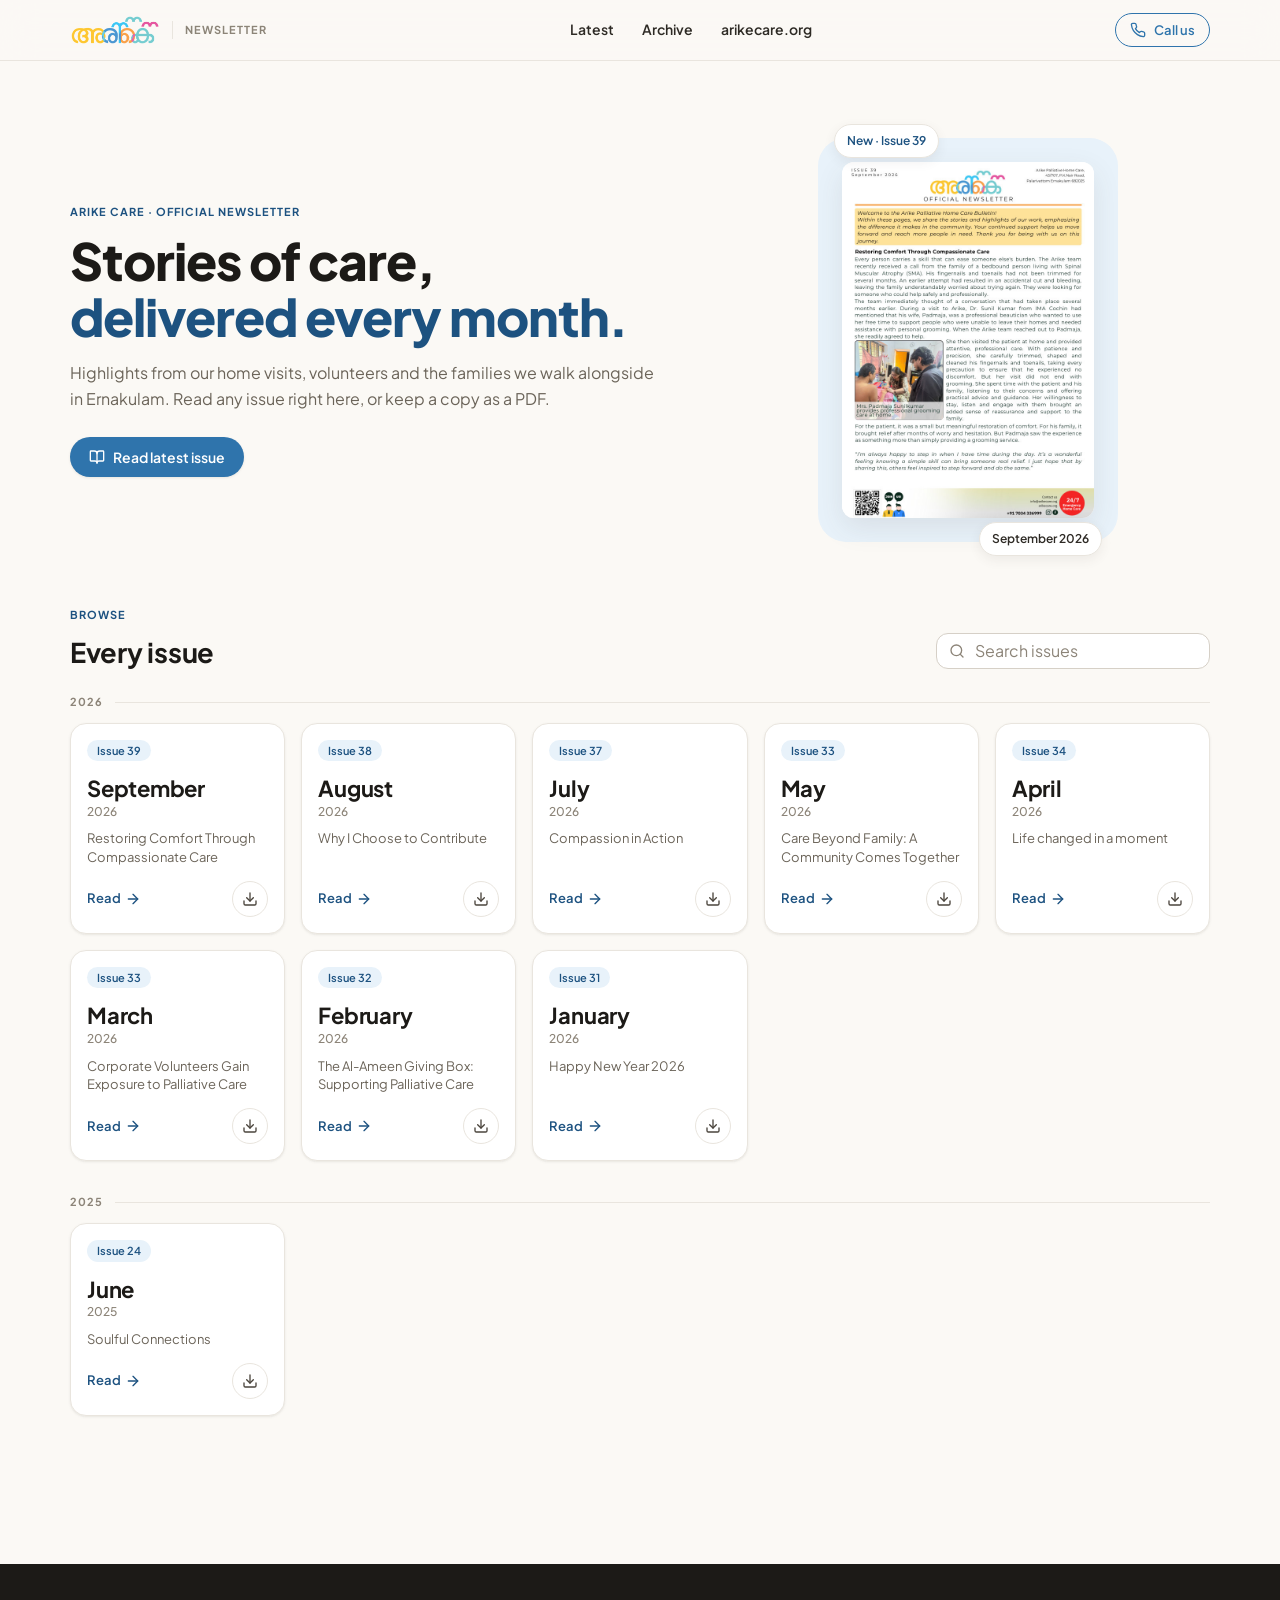
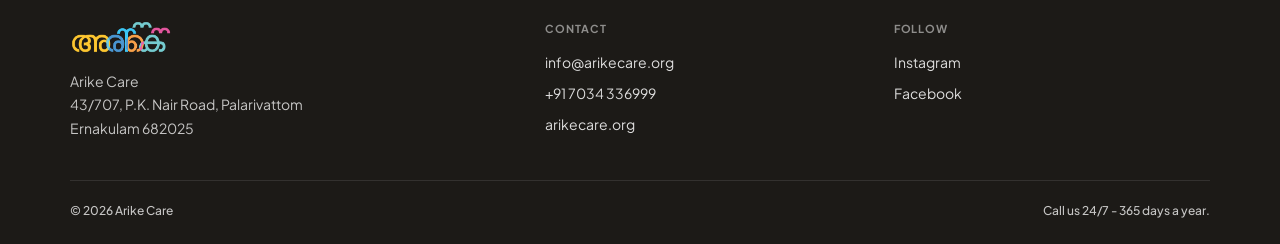
==== public/index.html @ bff03913 "Arike newsletter stand: brand book restyle, month-first archive, mobile fixes" ====
<!DOCTYPE html>
<html lang="en">
<head>
  <meta charset="UTF-8" />
  <meta name="viewport" content="width=device-width, initial-scale=1.0, viewport-fit=cover" />
  <title>Arike Newsletter Stand</title>
  <meta name="description" content="Read and download every issue of the Arike Care newsletter." />
  <meta name="theme-color" content="#FBF9F5" />
  <link rel="preconnect" href="https://fonts.googleapis.com" />
  <link rel="preconnect" href="https://fonts.gstatic.com" crossorigin />
  <link href="https://fonts.googleapis.com/css2?family=Plus+Jakarta+Sans:wght@400;500;600;700;800&display=swap" rel="stylesheet" />
  <link rel="stylesheet" href="assets/stand.css?v=4" />
</head>
<body>
  <header class="nav">
    <div class="container nav-inner">
      <a class="brand" href="./" aria-label="Arike newsletter stand, home">
        <img class="logo" src="assets/arike-logo.png" alt="Arike" width="347" height="116" />
        <span class="brand-tag">Newsletter</span>
      </a>
      <nav class="nav-links" aria-label="Sections">
        <a href="#latest">Latest</a>
        <a href="#archive">Archive</a>
        <a href="https://arikecare.org" rel="noopener" target="_blank">arikecare.org</a>
      </nav>
      <a class="btn btn-outline btn-sm" href="tel:+917034336999">
        <svg viewBox="0 0 24 24" width="16" height="16" fill="none" stroke="currentColor" stroke-width="2" stroke-linecap="round" stroke-linejoin="round" aria-hidden="true"><path d="M22 16.92v3a2 2 0 0 1-2.18 2 19.79 19.79 0 0 1-8.63-3.07 19.5 19.5 0 0 1-6-6 19.79 19.79 0 0 1-3.07-8.67A2 2 0 0 1 4.11 2h3a2 2 0 0 1 2 1.72c.13.96.36 1.9.7 2.81a2 2 0 0 1-.45 2.11L8.09 9.91a16 16 0 0 0 6 6l1.27-1.27a2 2 0 0 1 2.11-.45c.91.34 1.85.57 2.81.7A2 2 0 0 1 22 16.92z"/></svg>
        Call us
      </a>
    </div>
  </header>

  <main>
    <section class="hero container" id="latest" aria-labelledby="hero-title">
      <div class="hero-copy">
        <p class="eyebrow">Arike Care · Official newsletter</p>
        <h1 id="hero-title">Stories of care,<br /><em>delivered every month.</em></h1>
        <p class="lede">
          Highlights from our home visits, volunteers and the families we walk alongside in Ernakulam.
          Read any issue right here, or keep a copy as a PDF.
        </p>
        <div class="hero-actions" id="hero-actions"></div>
      </div>
      <div class="hero-cover" id="hero-cover"></div>
    </section>

    <section class="archive container" id="archive" aria-labelledby="archive-title">
      <div class="archive-head">
        <div>
          <p class="eyebrow">Browse</p>
          <h2 id="archive-title">Every issue</h2>
        </div>
        <div class="toolbar">
          <label class="search">
            <svg viewBox="0 0 24 24" width="16" height="16" fill="none" stroke="currentColor" stroke-width="2" stroke-linecap="round" stroke-linejoin="round" aria-hidden="true"><circle cx="11" cy="11" r="8"/><path d="m21 21-4.3-4.3"/></svg>
            <span class="visually-hidden">Search issues</span>
            <input type="search" id="search" placeholder="Search issues" autocomplete="off" />
          </label>
        </div>
      </div>
      <div id="grid" aria-live="polite"></div>
      <p class="empty" id="empty" hidden>No issues match your search.</p>
    </section>
  </main>

  <footer class="footer">
    <div class="container footer-inner">
      <div class="footer-brand">
        <div class="footer-logo"><img src="assets/arike-logo.png" alt="Arike" width="347" height="116" /></div>
        <p>Arike Care<br />43/707, P.K. Nair Road, Palarivattom<br />Ernakulam 682025</p>
      </div>
      <div class="footer-col">
        <h3>Contact</h3>
        <a href="mailto:info@arikecare.org">info@arikecare.org</a>
        <a href="tel:+917034336999">+91 7034 336999</a>
        <a href="https://arikecare.org" rel="noopener" target="_blank">arikecare.org</a>
      </div>
      <div class="footer-col">
        <h3>Follow</h3>
        <a href="#">Instagram</a>
        <a href="#">Facebook</a>
      </div>
    </div>
    <div class="container footer-base">
      <span>© <span id="year"></span> Arike Care</span>
      <span>Call us 24/7 - 365 days a year.</span>
    </div>
  </footer>

  <!-- Viewer: same window, overlays the stand -->
  <div class="viewer" id="viewer" role="dialog" aria-modal="true" aria-labelledby="viewer-title" hidden>
    <div class="viewer-bar">
      <button class="icon-btn" id="viewer-back" aria-label="Back to all issues">
        <svg viewBox="0 0 24 24" width="20" height="20" fill="none" stroke="currentColor" stroke-width="2" stroke-linecap="round" stroke-linejoin="round" aria-hidden="true"><path d="m12 19-7-7 7-7"/><path d="M19 12H5"/></svg>
        <span>Back</span>
      </button>
      <div class="viewer-meta">
        <span class="viewer-kicker" id="viewer-kicker"></span>
        <h2 class="viewer-title" id="viewer-title"></h2>
      </div>
      <div class="viewer-actions">
        <div class="pager">
          <button class="icon-btn" id="viewer-prev" aria-label="Newer issue" title="Newer issue">
            <svg viewBox="0 0 24 24" width="20" height="20" fill="none" stroke="currentColor" stroke-width="2" stroke-linecap="round" stroke-linejoin="round" aria-hidden="true"><path d="m15 18-6-6 6-6"/></svg>
          </button>
          <button class="icon-btn" id="viewer-next" aria-label="Older issue" title="Older issue">
            <svg viewBox="0 0 24 24" width="20" height="20" fill="none" stroke="currentColor" stroke-width="2" stroke-linecap="round" stroke-linejoin="round" aria-hidden="true"><path d="m9 18 6-6-6-6"/></svg>
          </button>
        </div>
        <a class="icon-btn" id="viewer-open" target="_blank" rel="noopener" aria-label="Open in new tab" title="Open in new tab">
          <svg viewBox="0 0 24 24" width="18" height="18" fill="none" stroke="currentColor" stroke-width="2" stroke-linecap="round" stroke-linejoin="round" aria-hidden="true"><path d="M15 3h6v6"/><path d="M10 14 21 3"/><path d="M18 13v6a2 2 0 0 1-2 2H5a2 2 0 0 1-2-2V8a2 2 0 0 1 2-2h6"/></svg>
        </a>
        <button class="btn btn-primary btn-sm" id="viewer-download">
          <svg viewBox="0 0 24 24" width="16" height="16" fill="none" stroke="currentColor" stroke-width="2" stroke-linecap="round" stroke-linejoin="round" aria-hidden="true"><path d="M21 15v4a2 2 0 0 1-2 2H5a2 2 0 0 1-2-2v-4"/><path d="m7 10 5 5 5-5"/><path d="M12 15V3"/></svg>
          <span id="viewer-download-label">Download PDF</span>
        </button>
      </div>
    </div>
    <div class="viewer-stage">
      <div class="viewer-status" id="viewer-status" hidden></div>
      <div class="pdf-stage" id="pdf-stage" hidden></div>
      <iframe id="viewer-frame" title="Newsletter" allow="fullscreen"></iframe>
    </div>
  </div>

  <script src="assets/stand.js?v=4" defer></script>
</body>
</html>
---- public/assets/stand.css ----
/* Arike Newsletter Stand
   Tokens follow the Arike brand book: one colour range (the blue ramp) on warm neutrals, Plus Jakarta Sans,
   pill controls, 16px cards and warm shadows. The petal colours are reserved for the logo. */

:root {
  --range-100: #E8F2FA;
  --range-200: #C4DFF2;
  --range-300: #8FC0E4;
  --range-400: #2F74AC;
  --range-500: #1D5280;

  --ink-900: #1C1A17;
  --ink-800: #2E2A25;
  --ink-700: #4A443C;
  --ink-600: #6B6459;
  --ink-500: #8C8478;
  --ink-300: #D6D0C7;
  --ink-200: #E9E5DE;
  --ink-100: #F4F1EB;
  --ink-050: #FBF9F5;
  --white: #FFFFFF;

  --text-heading: var(--ink-900);
  --text-body: var(--ink-800);
  --text-muted: var(--ink-600);
  --text-subtle: var(--ink-500);
  --text-accent: var(--range-500);
  --text-link: var(--range-400);
  --text-link-hover: var(--range-500);

  --surface-page: var(--ink-050);
  --surface-card: var(--white);
  --surface-sunken: var(--ink-100);
  --surface-accent-soft: var(--range-100);
  --surface-inverse: var(--ink-900);

  --border-subtle: var(--ink-200);
  --border-default: var(--ink-300);

  --action-primary: var(--range-400);
  --action-primary-hover: var(--range-500);
  --ring-focus: 0 0 0 3px rgba(47, 116, 172, 0.32);

  --radius-input: 12px;
  --radius-card: 16px;
  --radius-plate: 28px;
  --radius-pill: 999px;

  --shadow-sm: 0 1px 3px rgba(74, 68, 60, 0.07), 0 1px 2px rgba(74, 68, 60, 0.04);
  --shadow-md: 0 4px 12px rgba(74, 68, 60, 0.08);
  --shadow-lg: 0 10px 28px rgba(74, 68, 60, 0.10);
  --shadow-xl: 0 24px 56px rgba(74, 68, 60, 0.14);

  --font: "Plus Jakarta Sans", system-ui, -apple-system, "Segoe UI", sans-serif;
  --ease: cubic-bezier(0.22, 0.61, 0.36, 1);
  --fast: 150ms;
  --base: 220ms;
  --control: background-color var(--fast) var(--ease), color var(--fast) var(--ease),
    border-color var(--fast) var(--ease), box-shadow var(--fast) var(--ease), transform 90ms var(--ease);
}

*, *::before, *::after { box-sizing: border-box; }
html { scroll-behavior: smooth; }

body {
  margin: 0;
  font-family: var(--font);
  font-size: 16px;
  color: var(--text-body);
  background: var(--surface-page);
  line-height: 1.65;
  -webkit-font-smoothing: antialiased;
  text-rendering: optimizeLegibility;
}
body.viewer-open { overflow: hidden; }

a { color: inherit; }
button { font: inherit; color: inherit; }
img { display: block; max-width: 100%; }
h1, h2, h3 { color: var(--text-heading); }

:where(a, button, input):focus-visible { outline: 0; box-shadow: var(--ring-focus); }

.container { width: min(1140px, 100% - 3rem); margin-inline: auto; }

.visually-hidden {
  position: absolute !important; width: 1px; height: 1px;
  overflow: hidden; clip: rect(0 0 0 0); white-space: nowrap;
}

/* Nav */

.nav {
  position: sticky; top: 0; z-index: 100;
  backdrop-filter: blur(16px);
  -webkit-backdrop-filter: blur(16px);
  background: rgba(251, 249, 245, 0.86);
  border-bottom: 1px solid var(--border-subtle);
}
.nav-inner { display: flex; align-items: center; justify-content: space-between; gap: 1.5rem; height: 60px; }

.brand { display: inline-flex; align-items: center; gap: 0.75rem; text-decoration: none; border-radius: 8px; }
.logo { height: 30px; width: auto; }
.brand-tag {
  font-size: 11px; font-weight: 700; letter-spacing: 0.09em; text-transform: uppercase; color: var(--text-subtle);
  padding-left: 0.75rem; border-left: 1px solid var(--border-subtle);
}

.nav-links { display: flex; gap: 0.25rem; }
.nav-links a {
  text-decoration: none; font-size: 14px; font-weight: 600; color: var(--text-body);
  padding: 6px 12px; border-radius: var(--radius-pill); transition: var(--control);
}
.nav-links a:hover { background: var(--surface-accent-soft); color: var(--text-accent); }

/* Buttons: hierarchy is fill, outline, soft, text */

.btn {
  display: inline-flex; align-items: center; justify-content: center; gap: 8px;
  font-size: 14px; font-weight: 600; line-height: 1.3;
  padding: 10px 18px; min-height: 40px; border-radius: var(--radius-pill); border: 1px solid transparent;
  cursor: pointer; text-decoration: none; white-space: nowrap;
  transition: var(--control);
}
.btn:hover { transform: translateY(-1px); }
.btn:active { transform: scale(0.97); }
.btn-sm { padding: 6px 14px; min-height: 34px; font-size: 13px; }
.btn-primary { background: var(--action-primary); color: #fff; box-shadow: var(--shadow-sm); }
.btn-primary:hover { background: var(--action-primary-hover); box-shadow: var(--shadow-md); }
.btn-outline { background: transparent; color: var(--action-primary); border-color: var(--action-primary); }
.btn-outline:hover { background: var(--surface-accent-soft); color: var(--action-primary-hover); }
.btn-soft { background: var(--surface-accent-soft); color: var(--text-accent); }
.btn-soft:hover { background: var(--range-200); }
.btn[disabled] { background: var(--ink-200); color: var(--text-subtle); box-shadow: none; transform: none; cursor: progress; }

/* Type helpers */

.eyebrow {
  margin: 0 0 12px; font-size: 11px; font-weight: 700; letter-spacing: 0.09em;
  text-transform: uppercase; color: var(--text-accent);
}

/* Hero */

.hero {
  display: grid; grid-template-columns: 1.1fr 0.9fr; align-items: center; gap: clamp(2rem, 5vw, 4rem);
  padding: clamp(2.5rem, 6vw, 5rem) 0 clamp(2.5rem, 5vw, 4rem);
}
.hero h1 {
  margin: 0 0 1rem; font-size: clamp(2rem, 4vw, 3.3rem); line-height: 1.08;
  letter-spacing: -0.02em; font-weight: 800;
}
.hero h1 em { font-style: normal; color: var(--text-accent); }
.lede { margin: 0 0 24px; font-size: 1rem; color: var(--text-muted); max-width: 52ch; }
.hero-actions { display: flex; gap: 12px; flex-wrap: wrap; }

.hero-cover { display: flex; justify-content: center; }
.cover-plate {
  position: relative; width: min(100%, 300px); padding: 24px;
  border-radius: var(--radius-plate); background: var(--surface-accent-soft);
}
.cover-main {
  position: relative; display: block; width: 100%; aspect-ratio: 210 / 297; border: 0; padding: 0;
  border-radius: var(--radius-input); overflow: hidden; background: var(--surface-card); cursor: pointer;
  box-shadow: var(--shadow-lg); transition: transform var(--base) var(--ease), box-shadow var(--base) var(--ease);
}
.cover-main:hover { transform: translateY(-2px); box-shadow: var(--shadow-xl); }
.cover-main img { width: 100%; height: 100%; object-fit: cover; object-position: top; }
.cover-main .play {
  position: absolute; left: 50%; top: 50%; transform: translate(-50%, -50%);
  display: inline-flex; align-items: center; gap: 8px; padding: 8px 14px; border-radius: var(--radius-pill);
  background: rgba(28, 26, 23, 0.85); color: #fff; font-weight: 600; font-size: 13px;
  backdrop-filter: blur(8px); opacity: 0; transition: opacity var(--fast) var(--ease);
}
.cover-main:hover .play, .cover-main:focus-visible .play { opacity: 1; }

.float-chip {
  position: absolute; z-index: 2; display: inline-flex; align-items: center; gap: 8px;
  padding: 6px 12px; border-radius: var(--radius-pill); background: var(--surface-card); border: 1px solid var(--border-subtle);
  box-shadow: var(--shadow-md); font-size: 12px; font-weight: 600; color: var(--text-body); white-space: nowrap;
}
.float-chip.new { top: -14px; left: 16px; color: var(--text-accent); }
.float-chip.fmt { bottom: -14px; right: 16px; }

/* Archive */

.archive { padding-bottom: clamp(3rem, 6vw, 5rem); }
.archive-head {
  display: flex; align-items: flex-end; justify-content: space-between; gap: 1rem; flex-wrap: wrap;
  margin-bottom: 24px;
}
.archive-head h2 { margin: 0; font-size: clamp(1.5rem, 2.4vw, 1.7rem); line-height: 1.2; letter-spacing: -0.01em; font-weight: 700; }

.toolbar { display: flex; align-items: center; gap: 8px; flex-wrap: wrap; }


.search {
  display: inline-flex; align-items: center; gap: 8px; padding: 0 12px; height: 36px;
  border-radius: var(--radius-input); background: var(--surface-card); border: 1px solid var(--border-default); color: var(--text-subtle);
  transition: var(--control);
}
.search:focus-within { border-color: var(--action-primary); box-shadow: var(--ring-focus); }
.search input { border: 0; outline: 0; background: transparent; font: inherit; font-size: 16px; color: var(--text-body); min-width: 14rem; }
.search input:focus-visible { box-shadow: none; }
.search input::placeholder { color: var(--text-subtle); }

.year-group { margin-bottom: 32px; }
.year-label {
  display: flex; align-items: center; gap: 12px; margin: 0 0 12px;
  font-size: 11px; font-weight: 700; letter-spacing: 0.09em; color: var(--text-subtle);
}
.year-label::after { content: ""; flex: 1; height: 1px; background: var(--border-subtle); }

.grid { display: grid; grid-template-columns: repeat(auto-fill, minmax(200px, 1fr)); gap: 16px; }

.card {
  position: relative; display: flex; flex-direction: column; border-radius: var(--radius-card);
  background: var(--surface-card); border: 1px solid var(--border-subtle); box-shadow: var(--shadow-sm);
  transition: transform var(--base) var(--ease), box-shadow var(--base) var(--ease);
}
.card:hover { transform: translateY(-2px); box-shadow: var(--shadow-lg); }
.card:focus-within { box-shadow: var(--ring-focus), var(--shadow-lg); }

.thumb-placeholder {
  position: absolute; inset: 0; padding: 12px; display: flex; flex-direction: column; justify-content: space-between;
  background: var(--surface-accent-soft);
}
.thumb-placeholder .ph-logo { width: 60%; height: auto; }
.thumb-placeholder .ph-rule { height: 3px; width: 46%; background: var(--range-300); margin-top: 8px; border-radius: 2px; }
.thumb-placeholder .ph-issue { font-size: 1.6rem; font-weight: 800; letter-spacing: -0.02em; color: rgba(28, 26, 23, 0.14); line-height: 1; }

.card-body { padding: 16px; display: flex; flex-direction: column; flex: 1; }
.card-tags { display: flex; align-items: center; gap: 8px; margin-bottom: 14px; }
.tag {
  display: inline-flex; align-items: center; font-size: 11px; font-weight: 600; line-height: 1.2;
  padding: 4px 10px; border-radius: var(--radius-pill); background: var(--surface-sunken); color: var(--ink-700);
}
.tag-accent { background: var(--surface-accent-soft); color: var(--text-accent); }
.card-month { margin: 0; font-size: 22px; font-weight: 700; line-height: 1.2; letter-spacing: -0.01em; }
.card-month button { all: unset; cursor: pointer; }
.card-month button::after { content: ""; position: absolute; inset: 0; border-radius: var(--radius-card); }
.card-year { font-size: 12px; font-weight: 500; color: var(--text-subtle); }
.card-title {
  margin: 8px 0 0; font-size: 13px; line-height: 1.45; color: var(--text-muted);
  display: -webkit-box; -webkit-line-clamp: 2; -webkit-box-orient: vertical; overflow: hidden;
}

.card-actions { display: flex; align-items: center; justify-content: space-between; margin-top: auto; padding-top: 14px; position: relative; z-index: 1; }
.link-btn {
  border: 0; background: transparent; padding: 4px 0; min-height: 36px; font-size: 13px; font-weight: 600; color: var(--text-accent);
  cursor: pointer; display: inline-flex; align-items: center; gap: 4px; border-radius: 4px; transition: var(--control);
}
.link-btn:hover { color: var(--action-primary); }
.round-btn {
  width: 36px; height: 36px; border-radius: 50%; border: 1px solid var(--border-subtle); background: var(--surface-card); color: var(--ink-700);
  display: inline-flex; align-items: center; justify-content: center; cursor: pointer; transition: var(--control);
}
.round-btn:hover { background: var(--surface-accent-soft); color: var(--text-accent); border-color: var(--range-200); }
.round-btn:active { transform: scale(0.97); }
.round-btn[disabled] { background: var(--ink-200); color: var(--text-subtle); cursor: progress; }

.empty { color: var(--text-muted); text-align: center; padding: 3rem 0; }

/* Footer */

.footer { background: var(--surface-inverse); color: rgba(255, 255, 255, 0.75); margin-top: 40px; }
.footer-inner {
  display: grid; grid-template-columns: 1.4fr 1fr 1fr; gap: 32px; padding: 56px 0 40px; align-items: start;
}
.footer-logo img { height: 34px; width: auto; }
.footer-brand p { margin: 16px 0 0; font-size: 14px; line-height: 1.65; }
.footer-col { display: flex; flex-direction: column; gap: 8px; }
.footer-col h3 { margin: 0 0 4px; font-size: 11px; font-weight: 700; letter-spacing: 0.09em; text-transform: uppercase; color: rgba(255, 255, 255, 0.5); }
.footer-col a { text-decoration: none; font-size: 14px; color: #fff; opacity: 0.85; transition: var(--control); }
.footer-col a:hover { opacity: 1; color: var(--range-300); }

.footer-base {
  display: flex; align-items: center; justify-content: space-between; gap: 1rem; flex-wrap: wrap;
  padding: 20px 0 24px; border-top: 1px solid rgba(255, 255, 255, 0.1); font-size: 12px; font-weight: 500;
}

/* Viewer (same window overlay for PDF and HTML issues) */

.viewer { position: fixed; inset: 0; z-index: 1000; display: flex; flex-direction: column; background: var(--ink-900); }
.viewer[hidden] { display: none; }

.viewer-bar {
  display: flex; align-items: center; gap: 12px; height: 56px; padding: 0 12px;
  background: rgba(251, 249, 245, 0.96); backdrop-filter: blur(16px); border-bottom: 1px solid var(--border-subtle);
}
.viewer-meta { flex: 1; min-width: 0; }
.viewer-kicker { display: block; font-size: 11px; font-weight: 700; letter-spacing: 0.09em; text-transform: uppercase; color: var(--text-subtle); }
.viewer-title { margin: 0; font-size: 14px; font-weight: 600; white-space: nowrap; overflow: hidden; text-overflow: ellipsis; }
.viewer-actions { display: flex; align-items: center; gap: 4px; }
.pager { display: inline-flex; padding: 2px; border-radius: var(--radius-pill); background: var(--surface-sunken); }

.icon-btn {
  display: inline-flex; align-items: center; gap: 6px; font-size: 13px; font-weight: 600; color: var(--text-body);
  background: transparent; border: 0; border-radius: var(--radius-pill); padding: 7px 10px; cursor: pointer; text-decoration: none;
  transition: var(--control);
}
.icon-btn:hover { background: var(--surface-accent-soft); color: var(--text-accent); }
.icon-btn[disabled] { opacity: 0.35; cursor: default; background: transparent; color: var(--text-body); }

.viewer-stage { position: relative; flex: 1; min-height: 0; }
.viewer-stage iframe { width: 100%; height: 100%; border: 0; background: #fff; }
.viewer-stage iframe[hidden] { display: none; }

.pdf-stage {
  position: absolute; inset: 0; overflow-y: auto; overflow-x: hidden;
  padding: 20px 12px 48px; -webkit-overflow-scrolling: touch;
}
.pdf-stage[hidden] { display: none; }
.pdf-page {
  position: relative; margin: 0 auto 16px; width: min(100%, 900px); background: #fff;
  border-radius: 8px; box-shadow: 0 12px 40px -16px rgba(28, 26, 23, 0.6); overflow: hidden;
}
.pdf-page canvas { display: block; width: 100%; height: auto; }
.pdf-page .pdf-num {
  position: absolute; right: 8px; bottom: 8px; font-size: 11px; font-weight: 600;
  color: var(--text-muted); background: rgba(255, 255, 255, 0.9); padding: 2px 8px; border-radius: var(--radius-pill);
}
.pdf-loading {
  position: absolute; left: 50%; top: 45%; transform: translate(-50%, -50%);
  display: flex; flex-direction: column; align-items: center; gap: 12px; color: rgba(255, 255, 255, 0.8); font-size: 13px; font-weight: 600;
}
.pdf-loading::before {
  content: ""; width: 28px; height: 28px; border-radius: 50%;
  border: 3px solid rgba(255, 255, 255, 0.2); border-top-color: var(--range-300); animation: spin 0.8s linear infinite;
}
@keyframes spin { to { transform: rotate(360deg); } }
.viewer-status {
  position: absolute; top: 12px; left: 50%; transform: translateX(-50%); z-index: 2;
  background: var(--surface-card); color: var(--text-heading); border: 1px solid var(--border-subtle);
  font-size: 13px; font-weight: 600; padding: 8px 14px; border-radius: var(--radius-pill);
  box-shadow: var(--shadow-lg);
}

/* Reveal: fade and rise 8px */

.reveal { opacity: 0; transform: translateY(8px); animation: rise var(--base) var(--ease) forwards; }
@keyframes rise { to { opacity: 1; transform: none; } }

/* Responsive */

@media (max-width: 960px) {
  .hero { grid-template-columns: 1fr; }
  .hero-cover { order: -1; }
  .cover-plate { width: min(60%, 240px); }
  .footer-inner { grid-template-columns: 1fr 1fr; }
}
@media (max-width: 640px) {
  .nav-links { display: none; }
  .nav-inner { gap: 0.75rem; }
  .logo { height: 26px; }
  .btn-sm { min-height: 40px; padding: 8px 14px; }
  .archive-head { align-items: stretch; }
  .toolbar { width: 100%; }
  .search { flex: 1; height: 44px; }
  .search input { min-width: 0; width: 100%; }
  .grid { grid-template-columns: repeat(2, 1fr); gap: 12px; }
  .card-body { padding: 14px; }
  .card-month { font-size: 19px; }
  .link-btn, .round-btn { min-height: 44px; }
  .round-btn { width: 44px; height: 44px; }
  .footer-inner { grid-template-columns: 1fr; gap: 24px; padding: 40px 0 32px; }
  .footer-col a { padding: 4px 0; }
  .footer-base { justify-content: center; text-align: center; }
  .viewer-bar { gap: 8px; padding: 0 8px; padding-top: env(safe-area-inset-top); height: calc(56px + env(safe-area-inset-top)); }
  .icon-btn { min-width: 44px; min-height: 44px; justify-content: center; }
  #viewer-back span, #viewer-download-label, .pager { display: none; }
  .pdf-stage { padding: 12px 8px calc(32px + env(safe-area-inset-bottom)); }
  .float-chip.new { left: 8px; }
  .float-chip.fmt { right: 8px; }
}

@media (prefers-reduced-motion: reduce) {
  html { scroll-behavior: auto; }
  *, *::before, *::after { animation-duration: 1ms !important; transition-duration: 1ms !important; }
  .reveal { opacity: 1; transform: none; }
}
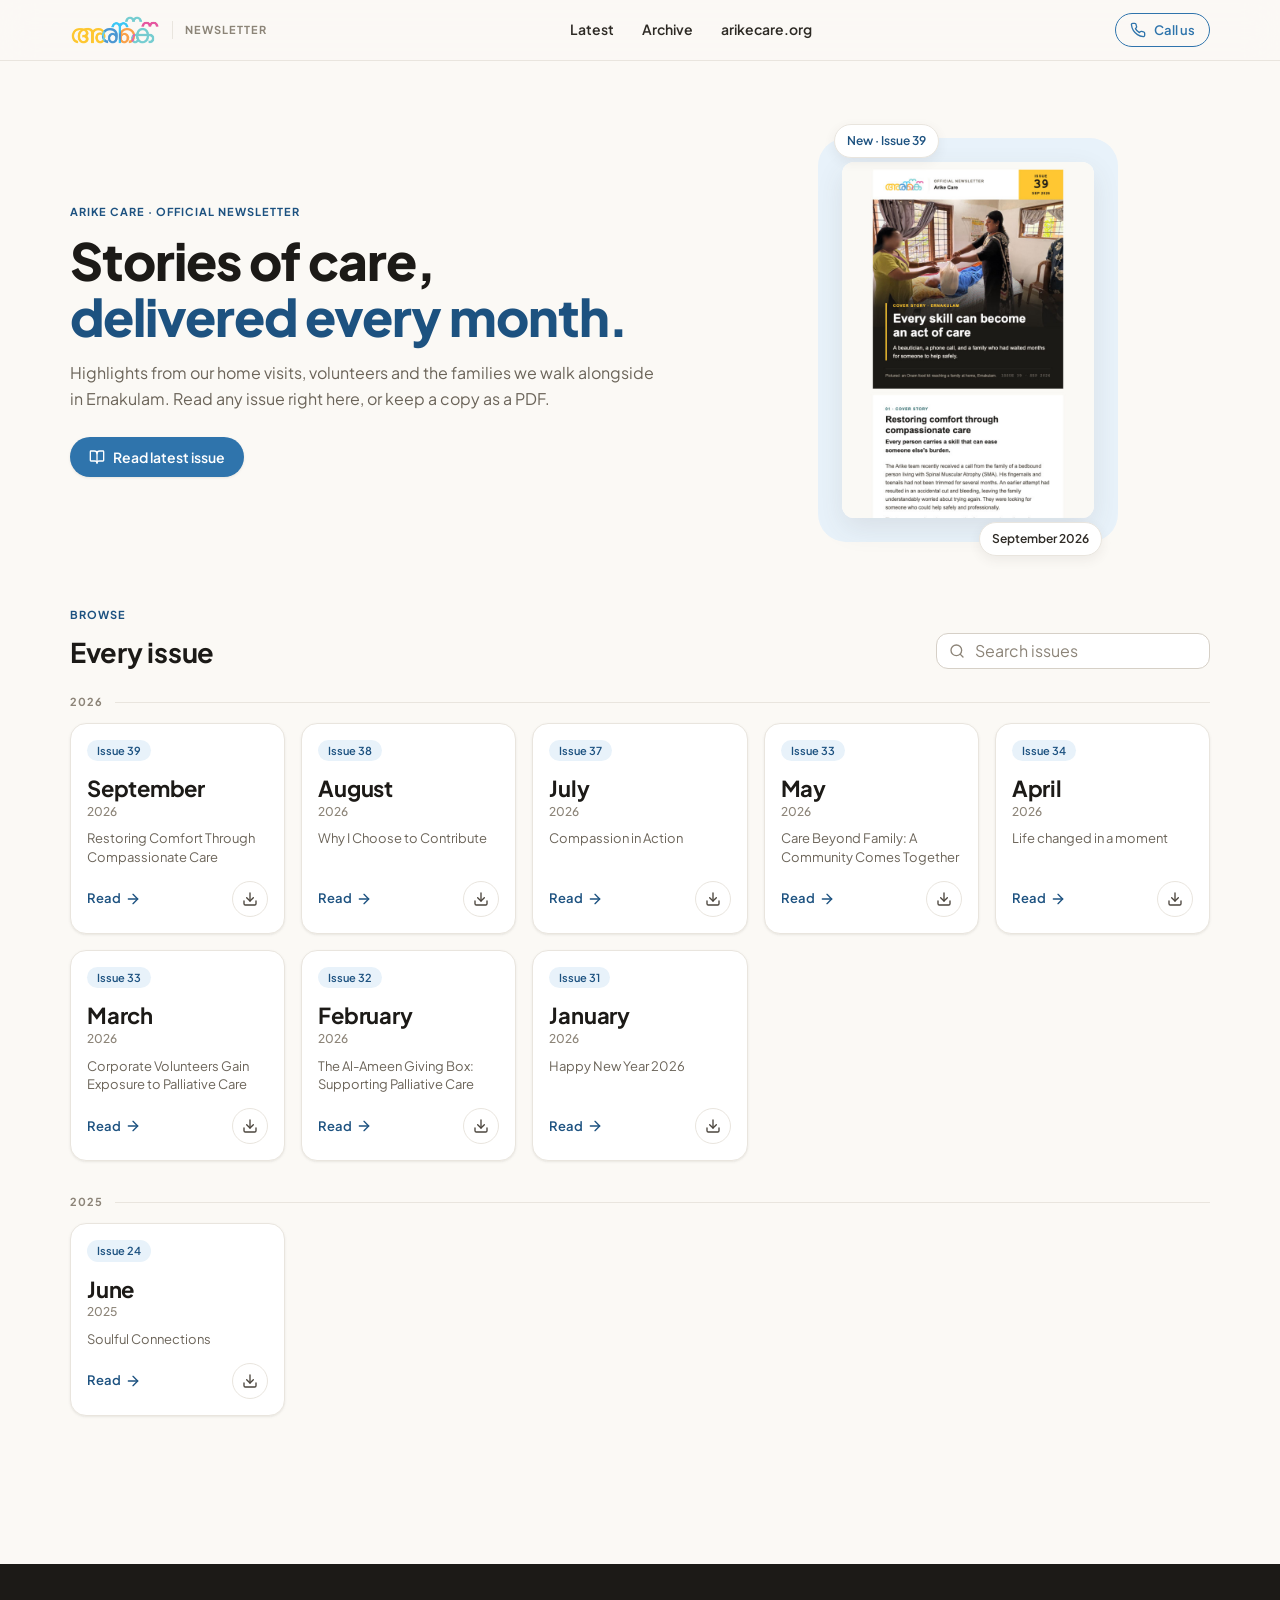
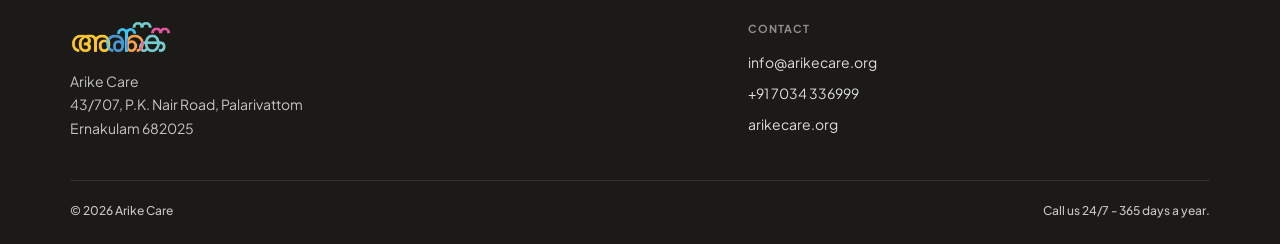
==== commit a2d4dbea: "Stand: keep cover Read now pill on one line; drop Follow column from footer" ====
--- a/public/index.html
+++ b/public/index.html
@@ -9,7 +9,7 @@
   <link rel="preconnect" href="https://fonts.googleapis.com" />
   <link rel="preconnect" href="https://fonts.gstatic.com" crossorigin />
   <link href="https://fonts.googleapis.com/css2?family=Plus+Jakarta+Sans:wght@400;500;600;700;800&display=swap" rel="stylesheet" />
-  <link rel="stylesheet" href="assets/stand.css?v=4" />
+  <link rel="stylesheet" href="assets/stand.css?v=5" />
 </head>
 <body>
   <header class="nav">
@@ -75,11 +75,6 @@
         <a href="tel:+917034336999">+91 7034 336999</a>
         <a href="https://arikecare.org" rel="noopener" target="_blank">arikecare.org</a>
       </div>
-      <div class="footer-col">
-        <h3>Follow</h3>
-        <a href="#">Instagram</a>
-        <a href="#">Facebook</a>
-      </div>
     </div>
     <div class="container footer-base">
       <span>© <span id="year"></span> Arike Care</span>
--- a/public/assets/stand.css
+++ b/public/assets/stand.css
@@ -169,7 +169,7 @@
 .cover-main .play {
   position: absolute; left: 50%; top: 50%; transform: translate(-50%, -50%);
   display: inline-flex; align-items: center; gap: 8px; padding: 8px 14px; border-radius: var(--radius-pill);
-  background: rgba(28, 26, 23, 0.85); color: #fff; font-weight: 600; font-size: 13px;
+  background: rgba(28, 26, 23, 0.85); color: #fff; font-weight: 600; font-size: 13px; white-space: nowrap;
   backdrop-filter: blur(8px); opacity: 0; transition: opacity var(--fast) var(--ease);
 }
 .cover-main:hover .play, .cover-main:focus-visible .play { opacity: 1; }
@@ -265,7 +265,7 @@
 
 .footer { background: var(--surface-inverse); color: rgba(255, 255, 255, 0.75); margin-top: 40px; }
 .footer-inner {
-  display: grid; grid-template-columns: 1.4fr 1fr 1fr; gap: 32px; padding: 56px 0 40px; align-items: start;
+  display: grid; grid-template-columns: 1.4fr 1fr; gap: 32px; padding: 56px 0 40px; align-items: start;
 }
 .footer-logo img { height: 34px; width: auto; }
 .footer-brand p { margin: 16px 0 0; font-size: 14px; line-height: 1.65; }
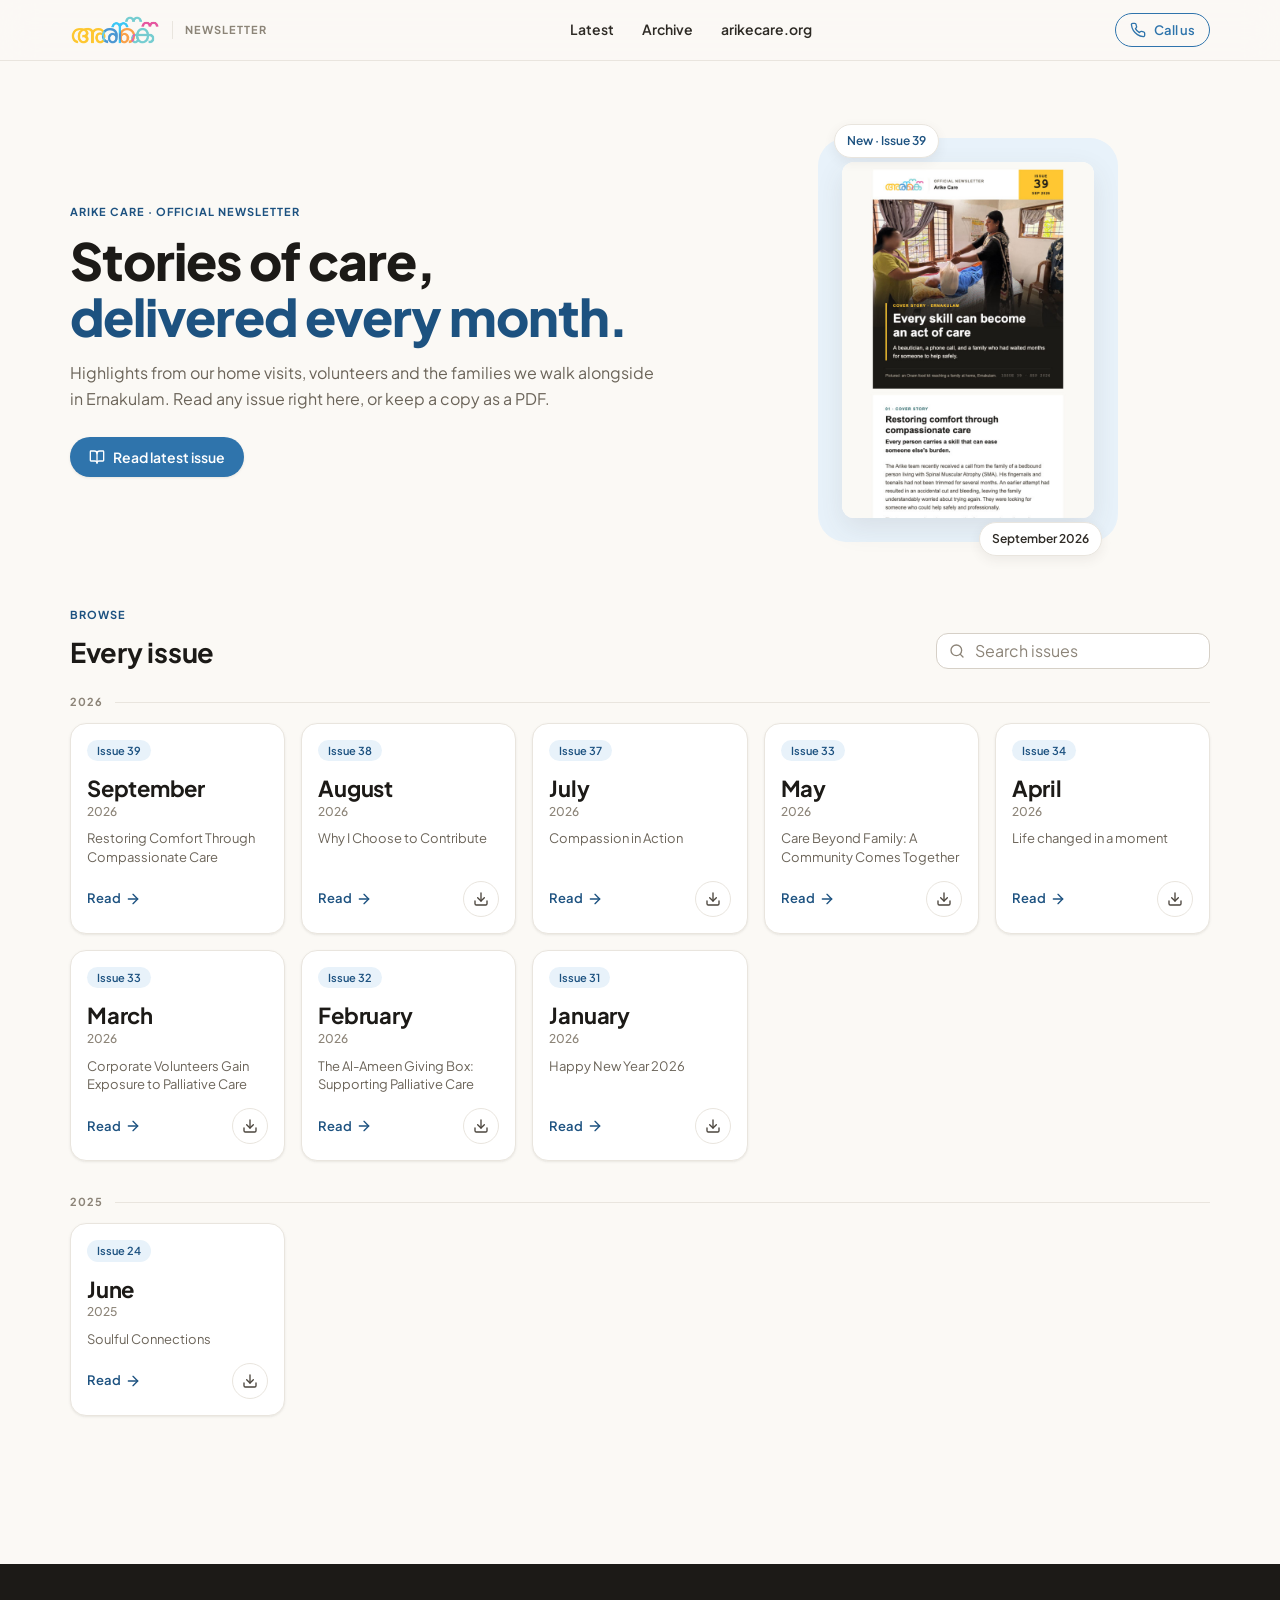
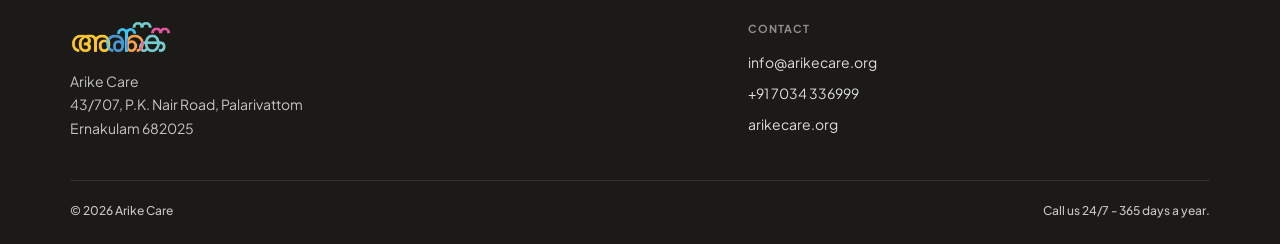
==== commit 47265302: "Stand: temporarily hide PDF download for web editions" ====
--- a/public/index.html
+++ b/public/index.html
@@ -9,7 +9,7 @@
   <link rel="preconnect" href="https://fonts.googleapis.com" />
   <link rel="preconnect" href="https://fonts.gstatic.com" crossorigin />
   <link href="https://fonts.googleapis.com/css2?family=Plus+Jakarta+Sans:wght@400;500;600;700;800&display=swap" rel="stylesheet" />
-  <link rel="stylesheet" href="assets/stand.css?v=5" />
+  <link rel="stylesheet" href="assets/stand.css?v=6" />
 </head>
 <body>
   <header class="nav">
@@ -118,6 +118,6 @@
     </div>
   </div>
 
-  <script src="assets/stand.js?v=4" defer></script>
+  <script src="assets/stand.js?v=5" defer></script>
 </body>
 </html>
--- a/public/assets/stand.css
+++ b/public/assets/stand.css
@@ -292,6 +292,7 @@
 .viewer-kicker { display: block; font-size: 11px; font-weight: 700; letter-spacing: 0.09em; text-transform: uppercase; color: var(--text-subtle); }
 .viewer-title { margin: 0; font-size: 14px; font-weight: 600; white-space: nowrap; overflow: hidden; text-overflow: ellipsis; }
 .viewer-actions { display: flex; align-items: center; gap: 4px; }
+#viewer-download[hidden] { display: none; }
 .pager { display: inline-flex; padding: 2px; border-radius: var(--radius-pill); background: var(--surface-sunken); }
 
 .icon-btn {
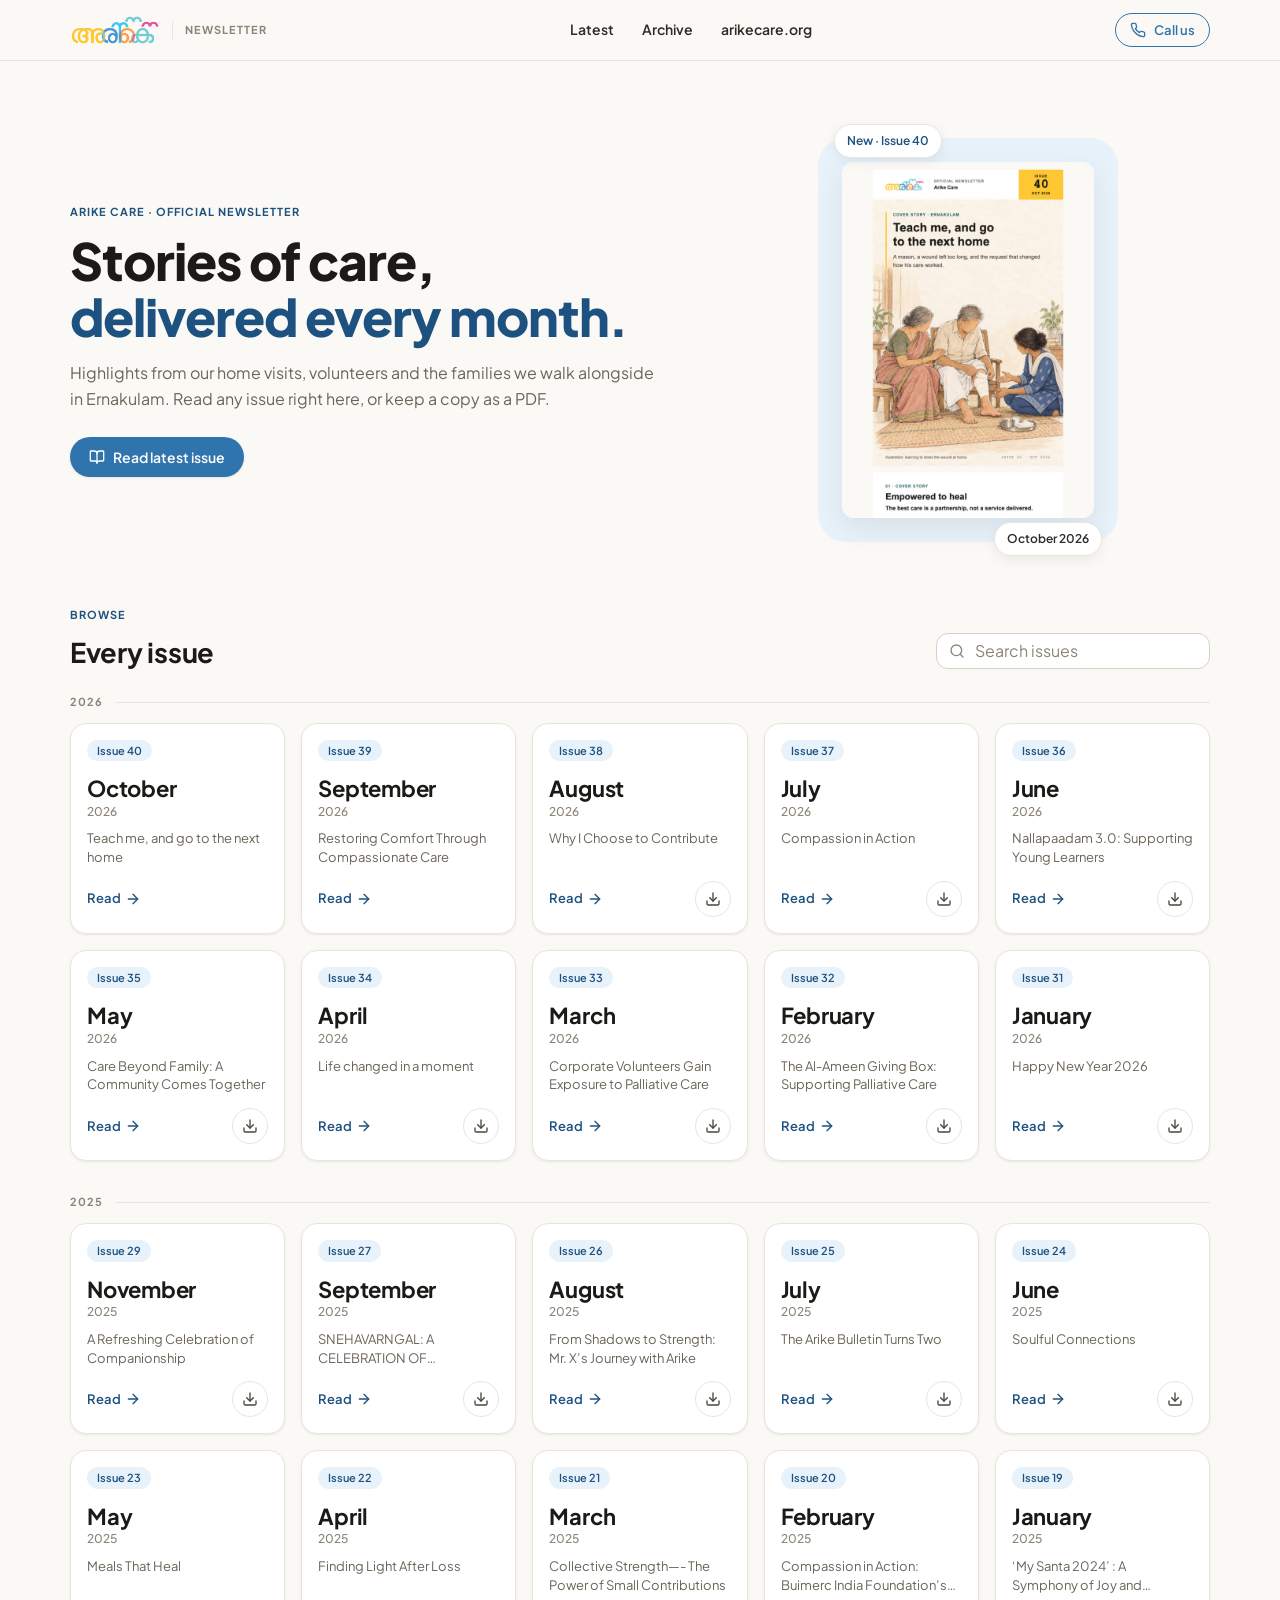
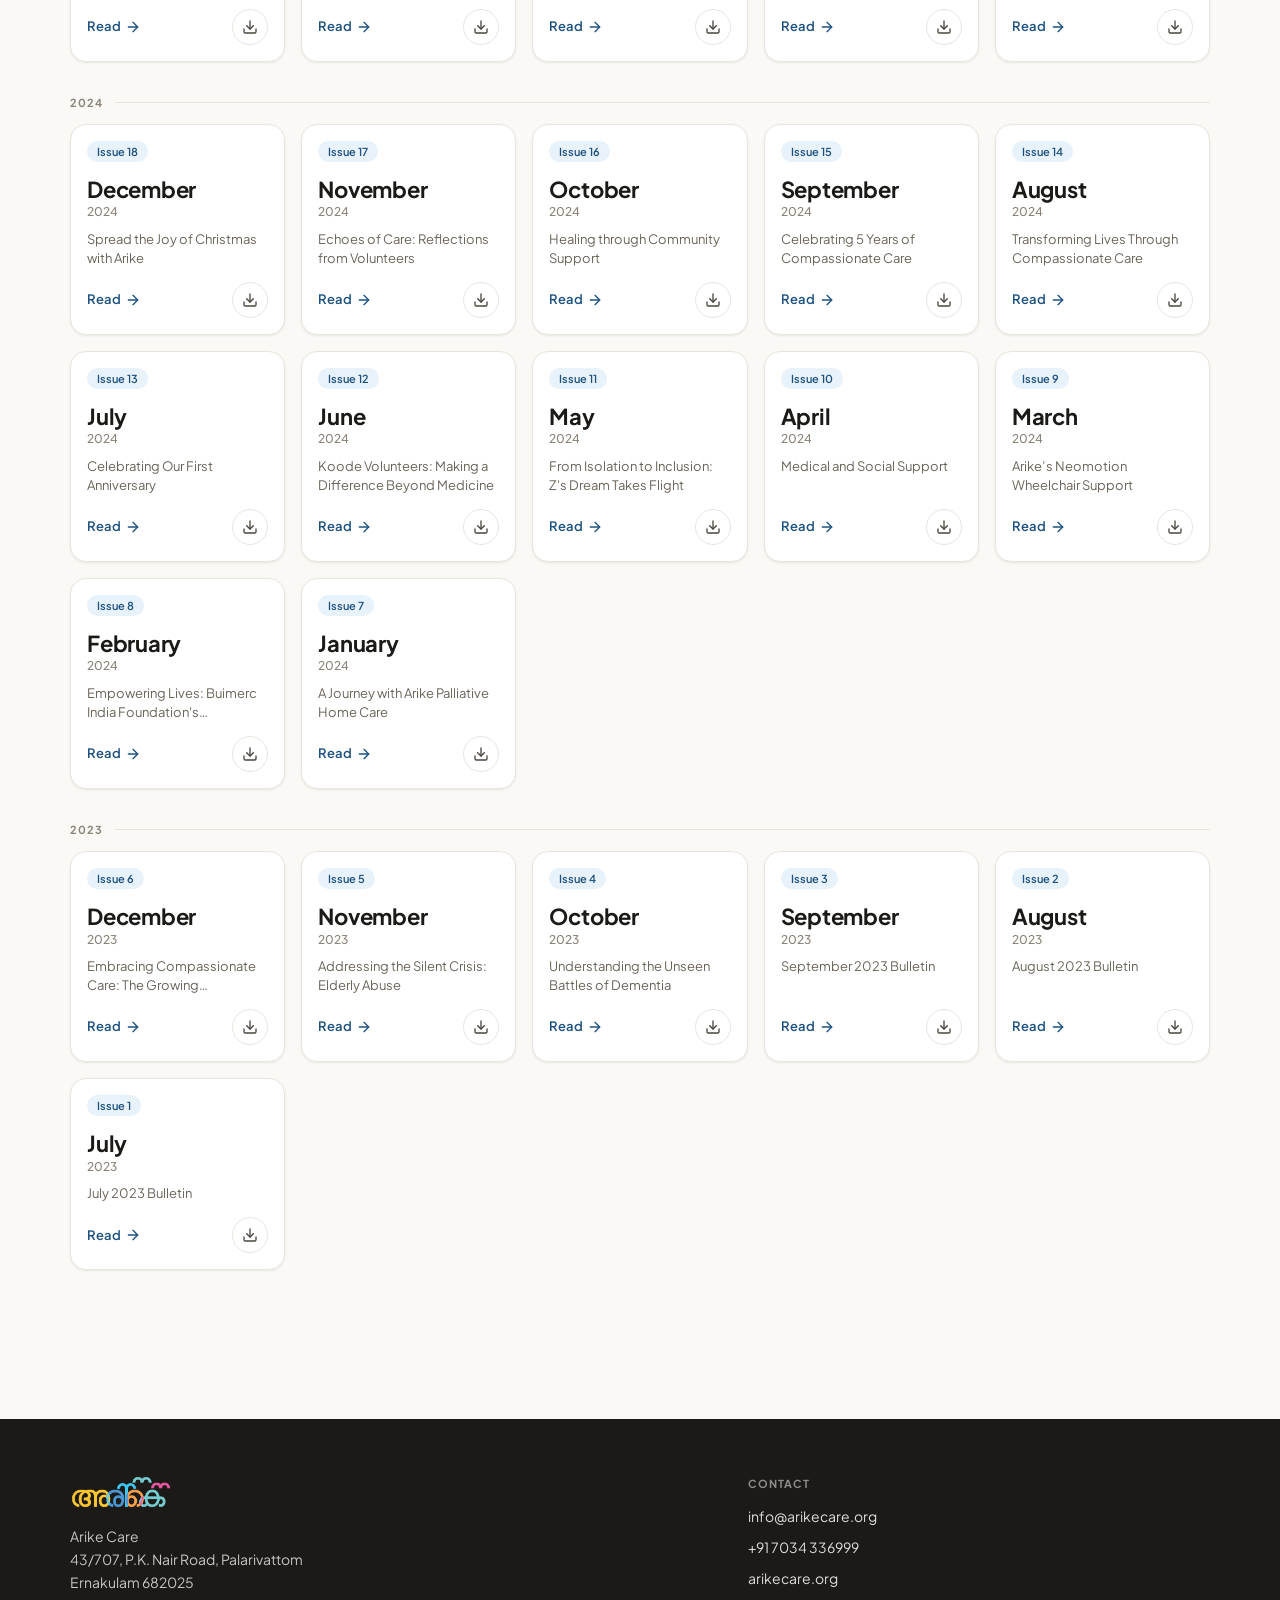
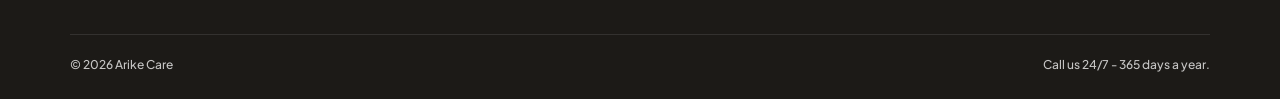
==== commit 5db754d3: "Stand: content-hash versions on issue pages, covers and PDF exports so updated files aren't served s" ====
--- a/public/index.html
+++ b/public/index.html
@@ -118,6 +118,6 @@
     </div>
   </div>
 
-  <script src="assets/stand.js?v=5" defer></script>
+  <script src="assets/stand.js?v=6" defer></script>
 </body>
 </html>
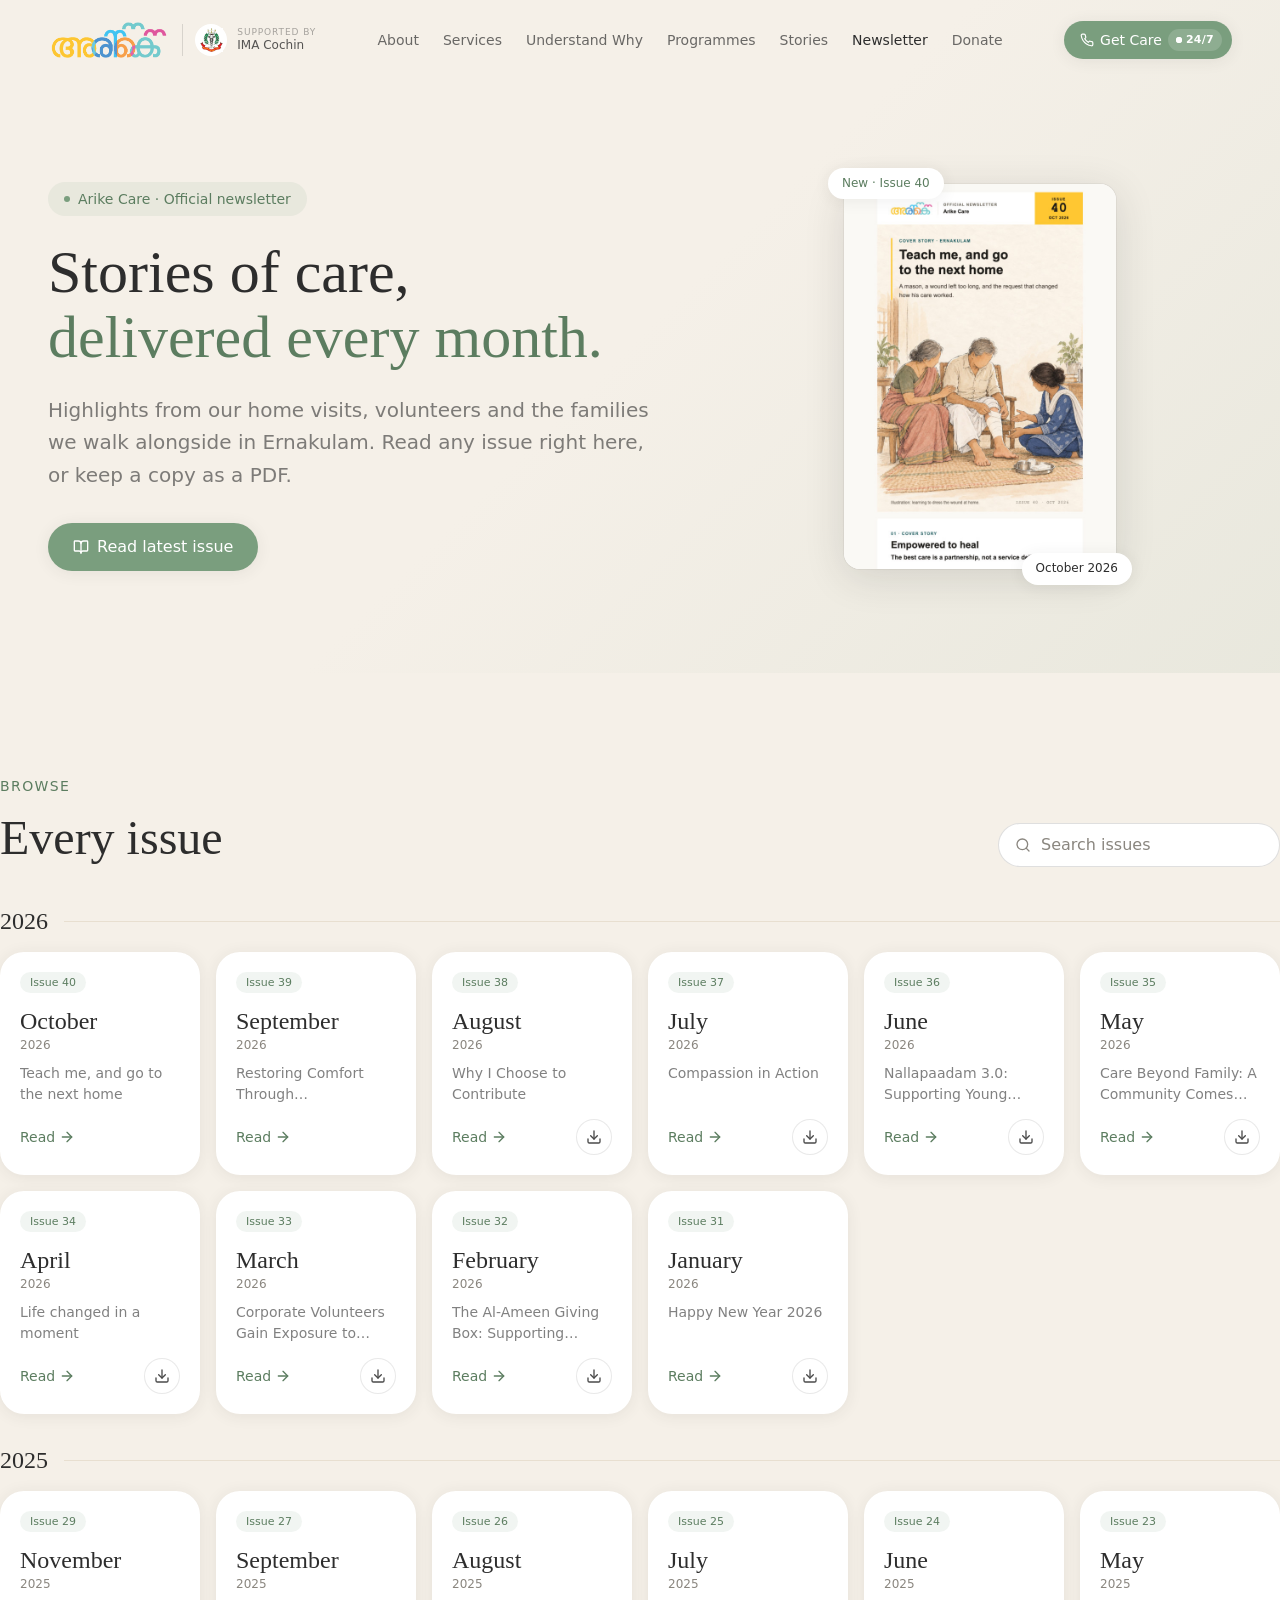
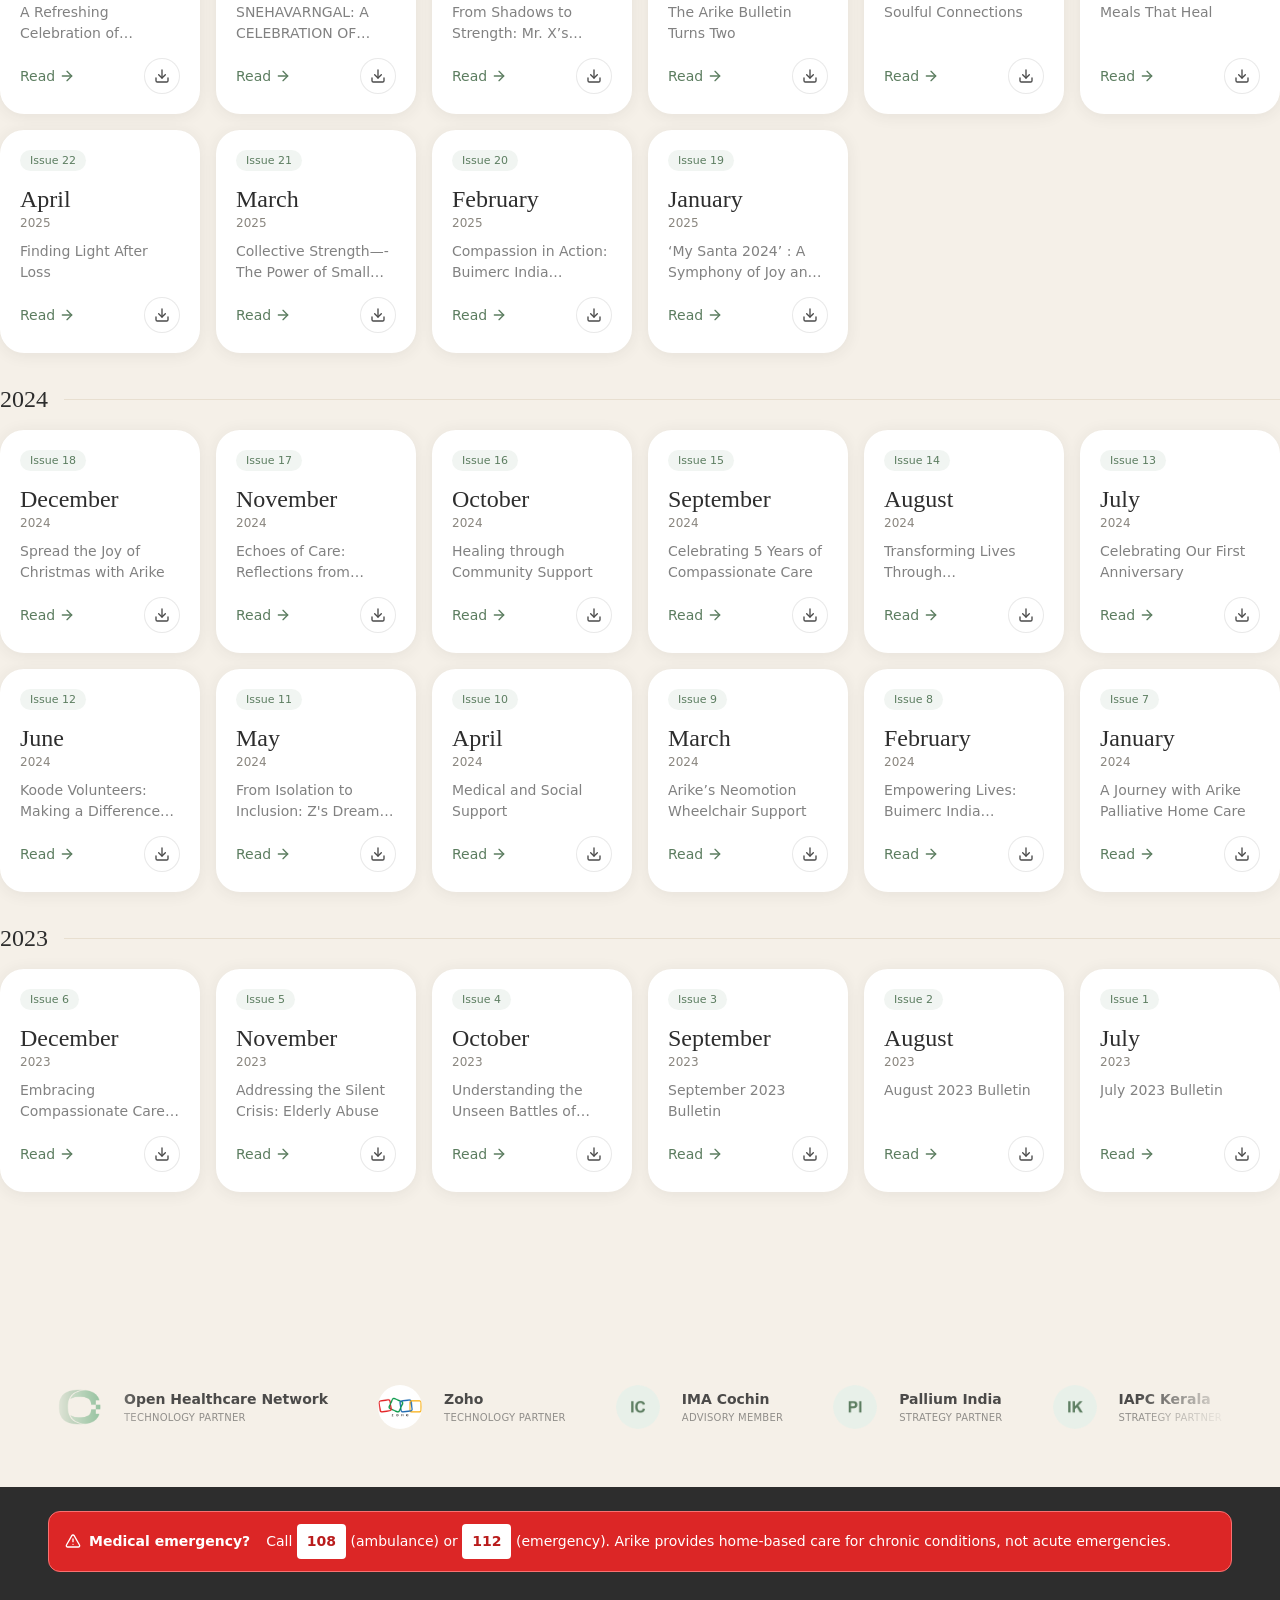
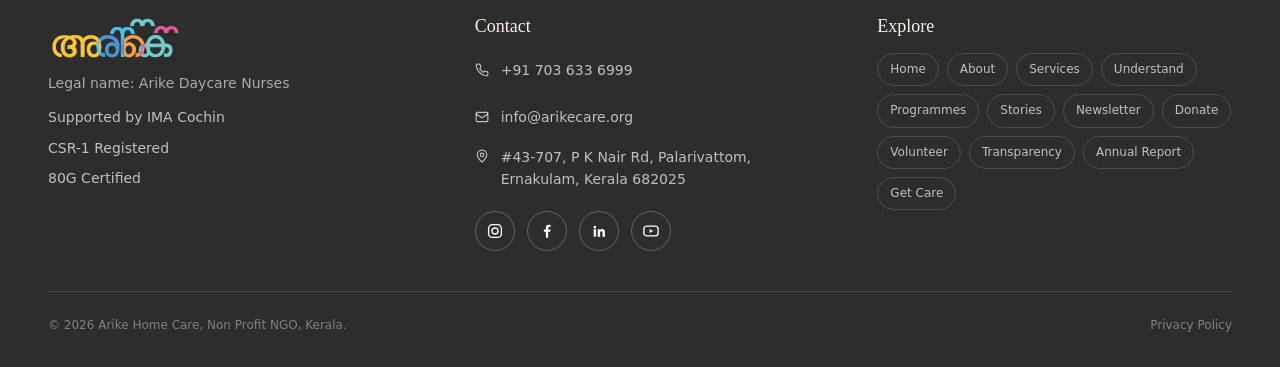
==== commit cdadaa65: "Stand: match arikecare.org theme, header and footer from arike2026 Ports Navbar.tsx and Footer.tsx f" ====
--- a/public/index.html
+++ b/public/index.html
@@ -5,35 +5,67 @@
   <meta name="viewport" content="width=device-width, initial-scale=1.0, viewport-fit=cover" />
   <title>Arike Newsletter Stand</title>
   <meta name="description" content="Read and download every issue of the Arike Care newsletter." />
-  <meta name="theme-color" content="#FBF9F5" />
-  <link rel="preconnect" href="https://fonts.googleapis.com" />
-  <link rel="preconnect" href="https://fonts.gstatic.com" crossorigin />
-  <link href="https://fonts.googleapis.com/css2?family=Plus+Jakarta+Sans:wght@400;500;600;700;800&display=swap" rel="stylesheet" />
-  <link rel="stylesheet" href="assets/stand.css?v=6" />
+  <meta name="theme-color" content="#F5F0E8" />
+  <link rel="stylesheet" href="assets/stand.css?v=8" />
 </head>
 <body>
-  <header class="nav">
-    <div class="container nav-inner">
-      <a class="brand" href="./" aria-label="Arike newsletter stand, home">
-        <img class="logo" src="assets/arike-logo.png" alt="Arike" width="347" height="116" />
-        <span class="brand-tag">Newsletter</span>
-      </a>
-      <nav class="nav-links" aria-label="Sections">
-        <a href="#latest">Latest</a>
-        <a href="#archive">Archive</a>
-        <a href="https://arikecare.org" rel="noopener" target="_blank">arikecare.org</a>
+  <!-- Header and footer mirror arikecare.org (john-d03/arike2026: Navbar.tsx, Footer.tsx) -->
+  <header class="site-header" id="site-header">
+    <div class="container header-inner">
+      <div class="header-brand">
+        <a class="header-home" href="https://arikecare.org/" aria-label="Arike home">
+          <img class="header-logo" src="assets/logo-arike.png" alt="Arike" width="471" height="154" />
+        </a>
+        <div class="supported">
+          <span class="supported-mark"><img src="assets/logo-ima.jpg" alt="IMA Cochin" width="32" height="32" /></span>
+          <span class="supported-text">
+            <span class="supported-label">Supported by</span>
+            <span class="supported-name">IMA Cochin</span>
+          </span>
+        </div>
+      </div>
+
+      <nav class="primary-nav" aria-label="Arike">
+          <a class="primary-link" href="https://arikecare.org/#about">About</a>
+          <a class="primary-link" href="https://arikecare.org/services">Services</a>
+          <a class="primary-link" href="https://arikecare.org/understand">Understand Why</a>
+          <a class="primary-link" href="https://arikecare.org/programmes">Programmes</a>
+          <a class="primary-link" href="https://arikecare.org/stories">Stories</a>
+          <a class="primary-link" href="./" aria-current="page">Newsletter</a>
+          <a class="primary-link" href="https://arikecare.org/donate">Donate</a>
       </nav>
-      <a class="btn btn-outline btn-sm" href="tel:+917034336999">
-        <svg viewBox="0 0 24 24" width="16" height="16" fill="none" stroke="currentColor" stroke-width="2" stroke-linecap="round" stroke-linejoin="round" aria-hidden="true"><path d="M22 16.92v3a2 2 0 0 1-2.18 2 19.79 19.79 0 0 1-8.63-3.07 19.5 19.5 0 0 1-6-6 19.79 19.79 0 0 1-3.07-8.67A2 2 0 0 1 4.11 2h3a2 2 0 0 1 2 1.72c.13.96.36 1.9.7 2.81a2 2 0 0 1-.45 2.11L8.09 9.91a16 16 0 0 0 6 6l1.27-1.27a2 2 0 0 1 2.11-.45c.91.34 1.85.57 2.81.7A2 2 0 0 1 22 16.92z"/></svg>
-        Call us
-      </a>
+
+      <div class="header-cta">
+        <a class="get-care" href="https://arikecare.org/get-care">
+          <svg viewBox="0 0 24 24" width="14" height="14" fill="none" stroke="currentColor" stroke-width="2" stroke-linecap="round" stroke-linejoin="round" aria-hidden="true"><path d="M22 16.92v3a2 2 0 0 1-2.18 2 19.79 19.79 0 0 1-8.63-3.07 19.5 19.5 0 0 1-6-6 19.79 19.79 0 0 1-3.07-8.67A2 2 0 0 1 4.11 2h3a2 2 0 0 1 2 1.72c.13.96.36 1.9.7 2.81a2 2 0 0 1-.45 2.11L8.09 9.91a16 16 0 0 0 6 6l1.27-1.27a2 2 0 0 1 2.11-.45c.91.34 1.85.57 2.81.7A2 2 0 0 1 22 16.92z"/></svg>
+          <span>Get Care</span>
+          <span class="get-care-badge"><span class="pulse" aria-hidden="true"></span>24/7</span>
+        </a>
+        <button class="menu-toggle" id="menu-toggle" aria-label="Toggle menu" aria-expanded="false" aria-controls="mobile-nav">
+          <span>Menu</span>
+          <svg viewBox="0 0 24 24" width="16" height="16" fill="none" stroke="currentColor" stroke-width="2" stroke-linecap="round" stroke-linejoin="round" aria-hidden="true"><path d="m6 9 6 6 6-6"/></svg>
+        </button>
+      </div>
+    </div>
+
+    <div class="mobile-nav" id="mobile-nav" hidden>
+      <nav aria-label="Arike">
+          <a class="mobile-link" href="https://arikecare.org/#about">About</a>
+          <a class="mobile-link" href="https://arikecare.org/services">Services</a>
+          <a class="mobile-link" href="https://arikecare.org/understand">Understand Why</a>
+          <a class="mobile-link" href="https://arikecare.org/programmes">Programmes</a>
+          <a class="mobile-link" href="https://arikecare.org/stories">Stories</a>
+          <a class="mobile-link" href="./" aria-current="page">Newsletter</a>
+          <a class="mobile-link" href="https://arikecare.org/donate">Donate</a>
+      </nav>
     </div>
   </header>
 
   <main>
-    <section class="hero container" id="latest" aria-labelledby="hero-title">
+    <section class="page-hero" id="latest" aria-labelledby="hero-title">
+    <div class="hero container">
       <div class="hero-copy">
-        <p class="eyebrow">Arike Care · Official newsletter</p>
+        <p class="eyebrow-pill"><span class="dot" aria-hidden="true"></span>Arike Care · Official newsletter</p>
         <h1 id="hero-title">Stories of care,<br /><em>delivered every month.</em></h1>
         <p class="lede">
           Highlights from our home visits, volunteers and the families we walk alongside in Ernakulam.
@@ -42,6 +74,7 @@
         <div class="hero-actions" id="hero-actions"></div>
       </div>
       <div class="hero-cover" id="hero-cover"></div>
+    </div>
     </section>
 
     <section class="archive container" id="archive" aria-labelledby="archive-title">
@@ -63,22 +96,108 @@
     </section>
   </main>
 
-  <footer class="footer">
-    <div class="container footer-inner">
-      <div class="footer-brand">
-        <div class="footer-logo"><img src="assets/arike-logo.png" alt="Arike" width="347" height="116" /></div>
-        <p>Arike Care<br />43/707, P.K. Nair Road, Palarivattom<br />Ernakulam 682025</p>
-      </div>
-      <div class="footer-col">
-        <h3>Contact</h3>
-        <a href="mailto:info@arikecare.org">info@arikecare.org</a>
-        <a href="tel:+917034336999">+91 7034 336999</a>
-        <a href="https://arikecare.org" rel="noopener" target="_blank">arikecare.org</a>
-      </div>
-    </div>
-    <div class="container footer-base">
-      <span>© <span id="year"></span> Arike Care</span>
-      <span>Call us 24/7 - 365 days a year.</span>
+  <section class="partners" aria-label="Partners">
+    <div class="container">
+      <div class="marquee">
+        <div class="marquee-track">
+            <div class="partner"><img src="assets/partners/open-healthcare-network.png" alt="Open Healthcare Network" width="64" height="64" loading="lazy" /><span><span class="partner-name">Open Healthcare Network</span><span class="partner-role">Technology Partner</span></span></div>
+            <div class="partner"><img src="assets/partners/zoho.png" alt="Zoho" width="64" height="64" loading="lazy" /><span><span class="partner-name">Zoho</span><span class="partner-role">Technology Partner</span></span></div>
+            <div class="partner"><img src="assets/partners/ima-cochin.png" alt="IMA Cochin" width="64" height="64" loading="lazy" /><span><span class="partner-name">IMA Cochin</span><span class="partner-role">Advisory Member</span></span></div>
+            <div class="partner"><img src="assets/partners/pallium-india.png" alt="Pallium India" width="64" height="64" loading="lazy" /><span><span class="partner-name">Pallium India</span><span class="partner-role">Strategy Partner</span></span></div>
+            <div class="partner"><img src="assets/partners/iapc-kerala.png" alt="IAPC Kerala" width="64" height="64" loading="lazy" /><span><span class="partner-name">IAPC Kerala</span><span class="partner-role">Strategy Partner</span></span></div>
+            <div class="partner"><img src="assets/partners/mehac-foundation.png" alt="MEHAC Foundation" width="64" height="64" loading="lazy" /><span><span class="partner-name">MEHAC Foundation</span><span class="partner-role">Strategy Partner</span></span></div>
+            <div class="partner"><img src="assets/partners/mind.png" alt="MIND" width="64" height="64" loading="lazy" /><span><span class="partner-name">MIND</span><span class="partner-role">Strategy Partner</span></span></div>
+            <div class="partner"><img src="assets/partners/esip-ernakulam.png" alt="ESIP Ernakulam" width="64" height="64" loading="lazy" /><span><span class="partner-name">ESIP Ernakulam</span><span class="partner-role">Strategy Partner</span></span></div>
+            <div class="partner"><img src="assets/partners/mantle-solutions.png" alt="Mantle Solutions" width="64" height="64" loading="lazy" /><span><span class="partner-name">Mantle Solutions</span><span class="partner-role">Sponsor</span></span></div>
+            <div class="partner"><img src="assets/partners/synergy-oceanic-services.png" alt="Synergy Oceanic Services" width="64" height="64" loading="lazy" /><span><span class="partner-name">Synergy Oceanic Services</span><span class="partner-role">Sponsor</span></span></div>
+            <div class="partner"><img src="assets/partners/geojit-foundation.png" alt="Geojit Foundation" width="64" height="64" loading="lazy" /><span><span class="partner-name">Geojit Foundation</span><span class="partner-role">Sponsor</span></span></div>
+            <div class="partner"><img src="assets/partners/iap-kerala.png" alt="IAP Kerala" width="64" height="64" loading="lazy" /><span><span class="partner-name">IAP Kerala</span><span class="partner-role">Sponsor</span></span></div>
+            <div class="partner"><img src="assets/partners/association-of-physicians-of-india.png" alt="Association of Physicians of India" width="64" height="64" loading="lazy" /><span><span class="partner-name">Association of Physicians of India</span><span class="partner-role">Sponsor</span></span></div>
+            <div class="partner"><img src="assets/partners/buimerc-india-foundation.png" alt="Buimerc India Foundation" width="64" height="64" loading="lazy" /><span><span class="partner-name">Buimerc India Foundation</span><span class="partner-role">Sponsor</span></span></div>
+            <div class="partner"><img src="assets/partners/cvj-foundation.png" alt="CVJ Foundation" width="64" height="64" loading="lazy" /><span><span class="partner-name">CVJ Foundation</span><span class="partner-role">Sponsor</span></span></div>
+            <div class="partner"><img src="assets/partners/gtn-group.png" alt="GTN Group" width="64" height="64" loading="lazy" /><span><span class="partner-name">GTN Group</span><span class="partner-role">Sponsor</span></span></div>
+            <div class="partner"><img src="assets/partners/muthoot-group.png" alt="Muthoot Group" width="64" height="64" loading="lazy" /><span><span class="partner-name">Muthoot Group</span><span class="partner-role">Sponsor</span></span></div>
+            <div class="partner"><img src="assets/partners/dentcare-dental-lab.png" alt="Dentcare Dental Lab" width="64" height="64" loading="lazy" /><span><span class="partner-name">Dentcare Dental Lab</span><span class="partner-role">Sponsor</span></span></div>
+            <div class="partner" aria-hidden="true"><img src="assets/partners/open-healthcare-network.png" alt="" width="64" height="64" loading="lazy" /><span><span class="partner-name">Open Healthcare Network</span><span class="partner-role">Technology Partner</span></span></div>
+            <div class="partner" aria-hidden="true"><img src="assets/partners/zoho.png" alt="" width="64" height="64" loading="lazy" /><span><span class="partner-name">Zoho</span><span class="partner-role">Technology Partner</span></span></div>
+            <div class="partner" aria-hidden="true"><img src="assets/partners/ima-cochin.png" alt="" width="64" height="64" loading="lazy" /><span><span class="partner-name">IMA Cochin</span><span class="partner-role">Advisory Member</span></span></div>
+            <div class="partner" aria-hidden="true"><img src="assets/partners/pallium-india.png" alt="" width="64" height="64" loading="lazy" /><span><span class="partner-name">Pallium India</span><span class="partner-role">Strategy Partner</span></span></div>
+            <div class="partner" aria-hidden="true"><img src="assets/partners/iapc-kerala.png" alt="" width="64" height="64" loading="lazy" /><span><span class="partner-name">IAPC Kerala</span><span class="partner-role">Strategy Partner</span></span></div>
+            <div class="partner" aria-hidden="true"><img src="assets/partners/mehac-foundation.png" alt="" width="64" height="64" loading="lazy" /><span><span class="partner-name">MEHAC Foundation</span><span class="partner-role">Strategy Partner</span></span></div>
+            <div class="partner" aria-hidden="true"><img src="assets/partners/mind.png" alt="" width="64" height="64" loading="lazy" /><span><span class="partner-name">MIND</span><span class="partner-role">Strategy Partner</span></span></div>
+            <div class="partner" aria-hidden="true"><img src="assets/partners/esip-ernakulam.png" alt="" width="64" height="64" loading="lazy" /><span><span class="partner-name">ESIP Ernakulam</span><span class="partner-role">Strategy Partner</span></span></div>
+            <div class="partner" aria-hidden="true"><img src="assets/partners/mantle-solutions.png" alt="" width="64" height="64" loading="lazy" /><span><span class="partner-name">Mantle Solutions</span><span class="partner-role">Sponsor</span></span></div>
+            <div class="partner" aria-hidden="true"><img src="assets/partners/synergy-oceanic-services.png" alt="" width="64" height="64" loading="lazy" /><span><span class="partner-name">Synergy Oceanic Services</span><span class="partner-role">Sponsor</span></span></div>
+            <div class="partner" aria-hidden="true"><img src="assets/partners/geojit-foundation.png" alt="" width="64" height="64" loading="lazy" /><span><span class="partner-name">Geojit Foundation</span><span class="partner-role">Sponsor</span></span></div>
+            <div class="partner" aria-hidden="true"><img src="assets/partners/iap-kerala.png" alt="" width="64" height="64" loading="lazy" /><span><span class="partner-name">IAP Kerala</span><span class="partner-role">Sponsor</span></span></div>
+            <div class="partner" aria-hidden="true"><img src="assets/partners/association-of-physicians-of-india.png" alt="" width="64" height="64" loading="lazy" /><span><span class="partner-name">Association of Physicians of India</span><span class="partner-role">Sponsor</span></span></div>
+            <div class="partner" aria-hidden="true"><img src="assets/partners/buimerc-india-foundation.png" alt="" width="64" height="64" loading="lazy" /><span><span class="partner-name">Buimerc India Foundation</span><span class="partner-role">Sponsor</span></span></div>
+            <div class="partner" aria-hidden="true"><img src="assets/partners/cvj-foundation.png" alt="" width="64" height="64" loading="lazy" /><span><span class="partner-name">CVJ Foundation</span><span class="partner-role">Sponsor</span></span></div>
+            <div class="partner" aria-hidden="true"><img src="assets/partners/gtn-group.png" alt="" width="64" height="64" loading="lazy" /><span><span class="partner-name">GTN Group</span><span class="partner-role">Sponsor</span></span></div>
+            <div class="partner" aria-hidden="true"><img src="assets/partners/muthoot-group.png" alt="" width="64" height="64" loading="lazy" /><span><span class="partner-name">Muthoot Group</span><span class="partner-role">Sponsor</span></span></div>
+            <div class="partner" aria-hidden="true"><img src="assets/partners/dentcare-dental-lab.png" alt="" width="64" height="64" loading="lazy" /><span><span class="partner-name">Dentcare Dental Lab</span><span class="partner-role">Sponsor</span></span></div>
+        </div>
+      </div>
+    </div>
+  </section>
+
+  <footer class="site-footer">
+    <div class="container footer-top">
+      <div class="emergency" role="note" aria-label="Medical emergency notice">
+        <span class="emergency-title"><svg viewBox="0 0 24 24" width="16" height="16" fill="none" stroke="currentColor" stroke-width="2" stroke-linecap="round" stroke-linejoin="round" aria-hidden="true"><path d="m21.73 18-8-14a2 2 0 0 0-3.48 0l-8 14A2 2 0 0 0 4 21h16a2 2 0 0 0 1.73-3"/><path d="M12 9v4"/><path d="M12 17h.01"/></svg> Medical emergency?</span>
+        <p>Call <a href="tel:108">108</a> (ambulance) or <a href="tel:112">112</a> (emergency). Arike provides home-based care for chronic conditions, not acute emergencies.</p>
+      </div>
+    </div>
+
+    <div class="container footer-main">
+      <div class="footer-reg">
+        <img class="footer-logo" src="assets/logo-arike.png" alt="Arike" width="471" height="154" />
+        <p class="footer-legal">Legal name: Arike Daycare Nurses</p>
+        <ul>
+          <li>Supported by IMA Cochin</li>
+          <li>CSR-1 Registered</li>
+          <li>80G Certified</li>
+        </ul>
+      </div>
+
+      <div class="footer-cols">
+        <div>
+          <h3>Contact</h3>
+          <div class="contact-list">
+            <a href="tel:+917036336999"><svg viewBox="0 0 24 24" width="14" height="14" fill="none" stroke="currentColor" stroke-width="2" stroke-linecap="round" stroke-linejoin="round" aria-hidden="true"><path d="M22 16.92v3a2 2 0 0 1-2.18 2 19.79 19.79 0 0 1-8.63-3.07 19.5 19.5 0 0 1-6-6 19.79 19.79 0 0 1-3.07-8.67A2 2 0 0 1 4.11 2h3a2 2 0 0 1 2 1.72c.13.96.36 1.9.7 2.81a2 2 0 0 1-.45 2.11L8.09 9.91a16 16 0 0 0 6 6l1.27-1.27a2 2 0 0 1 2.11-.45c.91.34 1.85.57 2.81.7A2 2 0 0 1 22 16.92z"/></svg> +91 703 633 6999</a>
+            <a href="mailto:info@arikecare.org"><svg viewBox="0 0 24 24" width="14" height="14" fill="none" stroke="currentColor" stroke-width="2" stroke-linecap="round" stroke-linejoin="round" aria-hidden="true"><rect width="20" height="16" x="2" y="4" rx="2"/><path d="m22 7-8.97 5.7a1.94 1.94 0 0 1-2.06 0L2 7"/></svg> info@arikecare.org</a>
+            <a class="contact-address" href="https://maps.app.goo.gl/d1NpDsD77wBT8Frn7" target="_blank" rel="noopener noreferrer"><svg viewBox="0 0 24 24" width="14" height="14" fill="none" stroke="currentColor" stroke-width="2" stroke-linecap="round" stroke-linejoin="round" aria-hidden="true"><path d="M20 10c0 4.993-5.539 10.193-7.399 11.799a1 1 0 0 1-1.202 0C9.539 20.193 4 14.993 4 10a8 8 0 0 1 16 0"/><circle cx="12" cy="10" r="3"/></svg> #43-707, P K Nair Rd, Palarivattom, Ernakulam, Kerala 682025</a>
+            <div class="socials">
+              <a class="social" href="https://instagram.com/arikecare" target="_blank" rel="noopener noreferrer" aria-label="Instagram"><svg viewBox="0 0 24 24" width="18" height="18" fill="none" stroke="currentColor" stroke-width="1.8" stroke-linecap="round" aria-hidden="true"><rect x="3.5" y="3.5" width="17" height="17" rx="5"/><circle cx="12" cy="12" r="4"/><circle cx="17.2" cy="6.8" r="0.6" fill="currentColor" stroke="none"/></svg></a>
+              <a class="social" href="https://facebook.com/arikecare" target="_blank" rel="noopener noreferrer" aria-label="Facebook"><svg viewBox="0 0 24 24" width="18" height="18" fill="currentColor" aria-hidden="true"><path d="M13.5 21v-8h2.7l.4-3.1h-3.1V8c0-.9.3-1.5 1.6-1.5h1.6V3.7c-.3 0-1.2-.1-2.3-.1-2.3 0-3.9 1.4-3.9 4v2.3H7.8V13h2.7v8h3Z"/></svg></a>
+              <a class="social" href="https://linkedin.com/company/arikecare" target="_blank" rel="noopener noreferrer" aria-label="LinkedIn"><svg viewBox="0 0 24 24" width="18" height="18" fill="currentColor" aria-hidden="true"><circle cx="6.5" cy="6.8" r="1.8"/><rect x="4.9" y="9.6" width="3.2" height="9.9"/><path d="M10.2 9.6h3v1.4c.5-.9 1.6-1.6 3.1-1.6 2.9 0 3.6 1.9 3.6 4.4v5.7h-3.2v-5c0-1.2-.1-2.3-1.5-2.3s-1.7 1.1-1.7 2.2v5.1h-3.2V9.6Z"/></svg></a>
+              <a class="social" href="https://youtube.com/@arikecare" target="_blank" rel="noopener noreferrer" aria-label="YouTube"><svg viewBox="0 0 24 24" width="18" height="18" fill="none" stroke="currentColor" stroke-width="1.8" stroke-linejoin="round" aria-hidden="true"><rect x="2.5" y="5.5" width="19" height="13" rx="4"/><path d="m10.2 9.2 4.6 2.8-4.6 2.8V9.2Z" fill="currentColor" stroke="none"/></svg></a>
+            </div>
+          </div>
+        </div>
+        <div>
+          <h3>Explore</h3>
+          <div class="explore">
+            <a class="explore-link" href="https://arikecare.org/">Home</a>
+            <a class="explore-link" href="https://arikecare.org/#about">About</a>
+            <a class="explore-link" href="https://arikecare.org/services">Services</a>
+            <a class="explore-link" href="https://arikecare.org/understand">Understand</a>
+            <a class="explore-link" href="https://arikecare.org/programmes">Programmes</a>
+            <a class="explore-link" href="https://arikecare.org/stories">Stories</a>
+            <a class="explore-link" href="./">Newsletter</a>
+            <a class="explore-link" href="https://arikecare.org/donate">Donate</a>
+            <a class="explore-link" href="https://arikecare.org/volunteer">Volunteer</a>
+            <a class="explore-link" href="https://arikecare.org/transparency">Transparency</a>
+            <a class="explore-link" href="https://arikecare.org/annual-report">Annual Report</a>
+            <a class="explore-link" href="https://arikecare.org/get-care">Get Care</a>
+          </div>
+        </div>
+      </div>
+
+      <div class="footer-base">
+        <p>© <span id="year"></span> Arike Home Care, Non Profit NGO, Kerala.</p>
+        <a href="https://arikecare.org/privacy">Privacy Policy</a>
+      </div>
     </div>
   </footer>
 
@@ -118,6 +237,6 @@
     </div>
   </div>
 
-  <script src="assets/stand.js?v=6" defer></script>
+  <script src="assets/stand.js?v=7" defer></script>
 </body>
 </html>
--- a/public/assets/stand.css
+++ b/public/assets/stand.css
@@ -1,60 +1,71 @@
 /* Arike Newsletter Stand
-   Tokens follow the Arike brand book: one colour range (the blue ramp) on warm neutrals, Plus Jakarta Sans,
-   pill controls, 16px cards and warm shadows. The petal colours are reserved for the logo. */
+   Theme mirrors arikecare.org (john-d03/arike2026): sand, sage, ochre and charcoal, pill controls, soft card
+   shadows. The font stacks are copied as-is; arikecare.org loads no webfonts, so visitors see Georgia for display
+   type and the system UI face for text, and this page deliberately does the same. The header and footer are ports of its
+   Navbar and Footer. The petal colours are reserved for the logo. */
 
 :root {
-  --range-100: #E8F2FA;
-  --range-200: #C4DFF2;
-  --range-300: #8FC0E4;
-  --range-400: #2F74AC;
-  --range-500: #1D5280;
-
-  --ink-900: #1C1A17;
-  --ink-800: #2E2A25;
-  --ink-700: #4A443C;
-  --ink-600: #6B6459;
-  --ink-500: #8C8478;
-  --ink-300: #D6D0C7;
-  --ink-200: #E9E5DE;
-  --ink-100: #F4F1EB;
-  --ink-050: #FBF9F5;
+  --sand: #F5F0E8;
+  --sand-dark: #E8DFD0;
+  --sage: #7A9E7E;
+  --sage-dark: #5C7D60;
+  --ochre: #C8843A;
+  --ochre-dark: #A66A28;
+  --charcoal: #2D2D2D;
+  --charcoal-light: #4A4A4A;
+
+  --range-100: #EEF3EE;
+  --range-200: #D5E2D6;
+  --range-300: var(--sage);
+  --range-400: var(--sage);
+  --range-500: var(--sage-dark);
+
+  --ink-900: var(--charcoal);
+  --ink-800: #3B3B3B;
+  --ink-700: var(--charcoal-light);
+  --ink-600: #6E6B67;
+  --ink-500: #8A867F;
+  --ink-300: #D9CFBF;
+  --ink-200: var(--sand-dark);
+  --ink-100: #EFE8DC;
+  --ink-050: var(--sand);
   --white: #FFFFFF;
 
-  --text-heading: var(--ink-900);
-  --text-body: var(--ink-800);
+  --text-heading: var(--charcoal);
+  --text-body: var(--charcoal);
   --text-muted: var(--ink-600);
   --text-subtle: var(--ink-500);
-  --text-accent: var(--range-500);
-  --text-link: var(--range-400);
-  --text-link-hover: var(--range-500);
-
-  --surface-page: var(--ink-050);
+  --text-accent: var(--sage-dark);
+  --text-link: var(--sage-dark);
+  --text-link-hover: var(--charcoal);
+
+  --surface-page: var(--sand);
   --surface-card: var(--white);
   --surface-sunken: var(--ink-100);
   --surface-accent-soft: var(--range-100);
-  --surface-inverse: var(--ink-900);
-
-  --border-subtle: var(--ink-200);
-  --border-default: var(--ink-300);
-
-  --action-primary: var(--range-400);
-  --action-primary-hover: var(--range-500);
-  --ring-focus: 0 0 0 3px rgba(47, 116, 172, 0.32);
-
-  --radius-input: 12px;
-  --radius-card: 16px;
-  --radius-plate: 28px;
+  --surface-inverse: var(--charcoal);
+
+  --border-subtle: rgba(45, 45, 45, 0.1);
+  --border-default: rgba(45, 45, 45, 0.15);
+
+  --action-primary: var(--sage);
+  --action-primary-hover: var(--sage-dark);
+
+  --radius-input: 0.75rem;
+  --radius-card: 1.5rem;
+  --radius-plate: 2rem;
   --radius-pill: 999px;
 
-  --shadow-sm: 0 1px 3px rgba(74, 68, 60, 0.07), 0 1px 2px rgba(74, 68, 60, 0.04);
-  --shadow-md: 0 4px 12px rgba(74, 68, 60, 0.08);
-  --shadow-lg: 0 10px 28px rgba(74, 68, 60, 0.10);
-  --shadow-xl: 0 24px 56px rgba(74, 68, 60, 0.14);
-
-  --font: "Plus Jakarta Sans", system-ui, -apple-system, "Segoe UI", sans-serif;
-  --ease: cubic-bezier(0.22, 0.61, 0.36, 1);
+  --shadow-sm: 0 2px 16px rgba(45, 45, 45, 0.08);
+  --shadow-md: 0 2px 16px rgba(45, 45, 45, 0.08);
+  --shadow-lg: 0 8px 40px rgba(45, 45, 45, 0.14);
+  --shadow-xl: 0 8px 40px rgba(45, 45, 45, 0.14);
+
+  --font: "Inter", system-ui, sans-serif;
+  --font-display: "Fraunces", Georgia, serif;
+  --ease: cubic-bezier(0.22, 1, 0.36, 1);
   --fast: 150ms;
-  --base: 220ms;
+  --base: 300ms;
   --control: background-color var(--fast) var(--ease), color var(--fast) var(--ease),
     border-color var(--fast) var(--ease), box-shadow var(--fast) var(--ease), transform 90ms var(--ease);
 }
@@ -68,7 +79,7 @@
   font-size: 16px;
   color: var(--text-body);
   background: var(--surface-page);
-  line-height: 1.65;
+  line-height: 1.6;
   -webkit-font-smoothing: antialiased;
   text-rendering: optimizeLegibility;
 }
@@ -77,47 +88,108 @@
 a { color: inherit; }
 button { font: inherit; color: inherit; }
 img { display: block; max-width: 100%; }
-h1, h2, h3 { color: var(--text-heading); }
-
-:where(a, button, input):focus-visible { outline: 0; box-shadow: var(--ring-focus); }
-
-.container { width: min(1140px, 100% - 3rem); margin-inline: auto; }
+h1, h2, h3 { color: var(--text-heading); font-family: var(--font-display); font-weight: 400; line-height: 1.2; }
+
+:focus-visible { outline: 2px solid var(--ochre); outline-offset: 3px; }
+section[id] { scroll-margin-top: 6rem; }
+
+.container { width: 100%; max-width: 80rem; margin-inline: auto; padding-inline: 1.25rem; }
+@media (min-width: 640px) { .container { padding-inline: 2rem; } }
+@media (min-width: 1024px) { .container { padding-inline: 3rem; } }
 
 .visually-hidden {
   position: absolute !important; width: 1px; height: 1px;
   overflow: hidden; clip: rect(0 0 0 0); white-space: nowrap;
 }
 
-/* Nav */
-
-.nav {
-  position: sticky; top: 0; z-index: 100;
-  backdrop-filter: blur(16px);
-  -webkit-backdrop-filter: blur(16px);
-  background: rgba(251, 249, 245, 0.86);
-  border-bottom: 1px solid var(--border-subtle);
-}
-.nav-inner { display: flex; align-items: center; justify-content: space-between; gap: 1.5rem; height: 60px; }
-
-.brand { display: inline-flex; align-items: center; gap: 0.75rem; text-decoration: none; border-radius: 8px; }
-.logo { height: 30px; width: auto; }
-.brand-tag {
-  font-size: 11px; font-weight: 700; letter-spacing: 0.09em; text-transform: uppercase; color: var(--text-subtle);
-  padding-left: 0.75rem; border-left: 1px solid var(--border-subtle);
-}
-
-.nav-links { display: flex; gap: 0.25rem; }
-.nav-links a {
-  text-decoration: none; font-size: 14px; font-weight: 600; color: var(--text-body);
-  padding: 6px 12px; border-radius: var(--radius-pill); transition: var(--control);
-}
-.nav-links a:hover { background: var(--surface-accent-soft); color: var(--text-accent); }
+/* Header: transparent over the hero, white glass once the page scrolls */
+
+.site-header { position: fixed; top: 0; left: 0; right: 0; z-index: 50; transition: background-color var(--base) var(--ease), box-shadow var(--base) var(--ease); }
+.site-header.is-scrolled { background: rgba(255, 255, 255, 0.9); backdrop-filter: blur(12px); -webkit-backdrop-filter: blur(12px); box-shadow: var(--shadow-sm); }
+.header-inner { display: flex; align-items: center; justify-content: space-between; gap: 1rem; height: 4rem; }
+
+.header-brand { display: flex; align-items: center; gap: 0.75rem; flex-shrink: 0; }
+.header-home { display: flex; border-radius: 6px; }
+.header-logo { height: 2rem; width: auto; }
+.supported { display: none; align-items: center; gap: 0.625rem; padding-left: 0.75rem; border-left: 1px solid rgba(45, 45, 45, 0.15); }
+.supported-mark { display: flex; align-items: center; justify-content: center; width: 2rem; height: 2rem; border-radius: 50%; background: var(--white); }
+.supported-mark img { width: 1.5rem; height: 1.5rem; object-fit: contain; }
+.supported-text { line-height: 1.25; }
+.supported-label { display: block; font-size: 9px; text-transform: uppercase; letter-spacing: 0.1em; color: rgba(45, 45, 45, 0.4); }
+.supported-name { display: block; font-size: 12px; font-weight: 500; color: rgba(45, 45, 45, 0.8); }
+
+.primary-nav { display: none; align-items: center; gap: 1rem; }
+.primary-link { font-size: 14px; color: rgba(45, 45, 45, 0.7); text-decoration: none; white-space: nowrap; transition: color var(--fast) var(--ease); }
+.primary-link:hover, .primary-link[aria-current="page"] { color: var(--charcoal); }
+.primary-link[aria-current="page"] { font-weight: 500; }
+
+.header-cta { display: flex; align-items: center; gap: 0.5rem; flex-shrink: 0; }
+.get-care {
+  display: inline-flex; align-items: center; gap: 6px; padding: 8px 10px 8px 12px; border-radius: var(--radius-pill);
+  background: var(--sage); color: var(--white); font-size: 12px; font-weight: 500; text-decoration: none;
+  box-shadow: var(--shadow-sm); transition: var(--control);
+}
+.get-care:hover { background: var(--sage-dark); }
+.get-care-badge {
+  display: inline-flex; align-items: center; gap: 4px; padding: 2px 8px; border-radius: var(--radius-pill);
+  background: rgba(255, 255, 255, 0.15); font-size: 10px; font-weight: 600; letter-spacing: 0.025em;
+}
+.pulse { position: relative; width: 6px; height: 6px; border-radius: 50%; background: var(--white); }
+.pulse::before { content: ""; position: absolute; inset: 0; border-radius: 50%; background: var(--white); animation: ping 1s cubic-bezier(0, 0, 0.2, 1) infinite; }
+@keyframes ping { 75%, 100% { transform: scale(2); opacity: 0; } }
+
+.menu-toggle {
+  display: inline-flex; align-items: center; gap: 6px; height: 2.5rem; padding: 0 12px; border-radius: var(--radius-pill);
+  border: 1px solid rgba(45, 45, 45, 0.1); background: rgba(255, 255, 255, 0.9); color: rgba(45, 45, 45, 0.85);
+  box-shadow: var(--shadow-sm); cursor: pointer;
+}
+.menu-toggle span { font-size: 11px; font-weight: 600; text-transform: uppercase; letter-spacing: 0.12em; color: rgba(45, 45, 45, 0.8); }
+.menu-toggle svg { transition: transform var(--fast) var(--ease); }
+.menu-toggle[aria-expanded="true"] svg { transform: rotate(180deg); }
+
+.mobile-nav { position: absolute; left: 0; right: 0; top: 100%; padding: 0 1.25rem; animation: drop 200ms ease-out; }
+.mobile-nav[hidden] { display: none; }
+.mobile-nav nav { overflow: hidden; border-radius: 1rem; border: 1px solid rgba(45, 45, 45, 0.1); background: var(--white); box-shadow: var(--shadow-lg); }
+.mobile-link {
+  display: flex; align-items: center; justify-content: space-between; padding: 14px 20px; font-size: 16px;
+  color: rgba(45, 45, 45, 0.8); text-decoration: none; border-bottom: 1px solid var(--sand-dark);
+}
+.mobile-link:last-child { border-bottom: 0; }
+.mobile-link:hover { background: var(--sand); }
+.mobile-link[aria-current="page"] { background: rgba(122, 158, 126, 0.1); color: var(--sage-dark); font-weight: 500; }
+.mobile-link[aria-current="page"]::after { content: ""; width: 6px; height: 6px; border-radius: 50%; background: var(--sage); }
+@keyframes drop { from { opacity: 0; transform: translateY(-8px); } }
+
+/* Logo, Get Care and Menu overrun a 375px phone at arike2026's sizes; tighten them just enough to fit */
+@media (max-width: 400px) {
+  .header-inner { gap: 0.5rem; }
+  .header-logo { height: 1.75rem; }
+  .header-cta { gap: 0.375rem; }
+  .menu-toggle { padding: 0 10px; gap: 4px; }
+}
+
+@media (min-width: 640px) {
+  .header-inner { height: 5rem; }
+  .header-logo { height: 2.25rem; }
+  .get-care { font-size: 14px; padding-left: 16px; }
+  .get-care-badge { font-size: 11px; }
+  .mobile-nav { padding: 0 2rem; }
+}
+@media (min-width: 768px) {
+  .primary-nav { display: flex; }
+  .menu-toggle, .mobile-nav { display: none !important; }
+}
+@media (min-width: 1024px) {
+  .header-logo { height: 2.5rem; }
+  .primary-nav { gap: 1.5rem; }
+}
+@media (min-width: 1280px) { .supported { display: flex; } }
 
 /* Buttons: hierarchy is fill, outline, soft, text */
 
 .btn {
   display: inline-flex; align-items: center; justify-content: center; gap: 8px;
-  font-size: 14px; font-weight: 600; line-height: 1.3;
+  font-size: 14px; font-weight: 500; line-height: 1.3;
   padding: 10px 18px; min-height: 40px; border-radius: var(--radius-pill); border: 1px solid transparent;
   cursor: pointer; text-decoration: none; white-space: nowrap;
   transition: var(--control);
@@ -127,8 +199,8 @@
 .btn-sm { padding: 6px 14px; min-height: 34px; font-size: 13px; }
 .btn-primary { background: var(--action-primary); color: #fff; box-shadow: var(--shadow-sm); }
 .btn-primary:hover { background: var(--action-primary-hover); box-shadow: var(--shadow-md); }
-.btn-outline { background: transparent; color: var(--action-primary); border-color: var(--action-primary); }
-.btn-outline:hover { background: var(--surface-accent-soft); color: var(--action-primary-hover); }
+.btn-outline { background: transparent; color: var(--sage-dark); border: 2px solid var(--sage); }
+.btn-outline:hover { background: var(--sage); color: var(--white); }
 .btn-soft { background: var(--surface-accent-soft); color: var(--text-accent); }
 .btn-soft:hover { background: var(--range-200); }
 .btn[disabled] { background: var(--ink-200); color: var(--text-subtle); box-shadow: none; transform: none; cursor: progress; }
@@ -136,90 +208,97 @@
 /* Type helpers */
 
 .eyebrow {
-  margin: 0 0 12px; font-size: 11px; font-weight: 700; letter-spacing: 0.09em;
+  margin: 0 0 12px; font-size: 14px; font-weight: 400; letter-spacing: 0.1em;
   text-transform: uppercase; color: var(--text-accent);
 }
-
-/* Hero */
-
+.eyebrow-pill {
+  display: inline-flex; align-items: center; gap: 8px; margin: 0 0 1.5rem; padding: 6px 16px; border-radius: var(--radius-pill);
+  background: rgba(122, 158, 126, 0.1); color: var(--sage-dark); font-size: 14px;
+}
+.eyebrow-pill .dot { width: 6px; height: 6px; border-radius: 50%; background: var(--sage); }
+
+/* Hero: arike2026's PageHero, with the latest cover in the image slot */
+
+.page-hero {
+  position: relative; overflow: hidden;
+  background: linear-gradient(135deg, var(--sand) 0%, var(--sand) 50%, rgba(122, 158, 126, 0.1) 100%), var(--sand);
+}
 .hero {
-  display: grid; grid-template-columns: 1.1fr 0.9fr; align-items: center; gap: clamp(2rem, 5vw, 4rem);
-  padding: clamp(2.5rem, 6vw, 5rem) 0 clamp(2.5rem, 5vw, 4rem);
-}
-.hero h1 {
-  margin: 0 0 1rem; font-size: clamp(2rem, 4vw, 3.3rem); line-height: 1.08;
-  letter-spacing: -0.02em; font-weight: 800;
-}
-.hero h1 em { font-style: normal; color: var(--text-accent); }
-.lede { margin: 0 0 24px; font-size: 1rem; color: var(--text-muted); max-width: 52ch; }
+  display: grid; grid-template-columns: 1.1fr 0.9fr; align-items: center; gap: clamp(2.5rem, 5vw, 4rem);
+  padding-top: 8rem; padding-bottom: 4rem;
+}
+@media (min-width: 640px) { .hero { padding-top: 10rem; padding-bottom: 5rem; } }
+.hero h1 { margin: 0; font-size: clamp(2.25rem, 5vw, 3.75rem); line-height: 1.08; }
+.hero h1 em { font-style: normal; color: var(--sage-dark); }
+.lede { margin: 1.5rem 0 2rem; font-size: clamp(1.125rem, 1.6vw, 1.25rem); line-height: 1.625; color: rgba(45, 45, 45, 0.6); max-width: 42rem; }
 .hero-actions { display: flex; gap: 12px; flex-wrap: wrap; }
+.hero-actions .btn { font-size: 16px; padding: 12px 24px; min-height: 48px; }
 
 .hero-cover { display: flex; justify-content: center; }
-.cover-plate {
-  position: relative; width: min(100%, 300px); padding: 24px;
-  border-radius: var(--radius-plate); background: var(--surface-accent-soft);
-}
+.cover-plate { position: relative; width: min(100%, 320px); padding: 24px; border-radius: var(--radius-plate); }
+.cover-plate::before { content: ""; position: absolute; inset: -16px; z-index: -1; border-radius: 2.5rem; background: rgba(122, 158, 126, 0.15); filter: blur(40px); }
 .cover-main {
   position: relative; display: block; width: 100%; aspect-ratio: 210 / 297; border: 0; padding: 0;
-  border-radius: var(--radius-input); overflow: hidden; background: var(--surface-card); cursor: pointer;
-  box-shadow: var(--shadow-lg); transition: transform var(--base) var(--ease), box-shadow var(--base) var(--ease);
-}
-.cover-main:hover { transform: translateY(-2px); box-shadow: var(--shadow-xl); }
+  border-radius: 1rem; overflow: hidden; background: var(--surface-card); cursor: pointer;
+  box-shadow: var(--shadow-lg), 0 0 0 1px rgba(45, 45, 45, 0.05); transition: transform var(--base) var(--ease), box-shadow var(--base) var(--ease);
+}
+.cover-main:hover { transform: translateY(-4px); }
 .cover-main img { width: 100%; height: 100%; object-fit: cover; object-position: top; }
 .cover-main .play {
   position: absolute; left: 50%; top: 50%; transform: translate(-50%, -50%);
   display: inline-flex; align-items: center; gap: 8px; padding: 8px 14px; border-radius: var(--radius-pill);
-  background: rgba(28, 26, 23, 0.85); color: #fff; font-weight: 600; font-size: 13px; white-space: nowrap;
+  background: rgba(45, 45, 45, 0.85); color: #fff; font-weight: 500; font-size: 13px; white-space: nowrap;
   backdrop-filter: blur(8px); opacity: 0; transition: opacity var(--fast) var(--ease);
 }
 .cover-main:hover .play, .cover-main:focus-visible .play { opacity: 1; }
 
 .float-chip {
   position: absolute; z-index: 2; display: inline-flex; align-items: center; gap: 8px;
-  padding: 6px 12px; border-radius: var(--radius-pill); background: var(--surface-card); border: 1px solid var(--border-subtle);
-  box-shadow: var(--shadow-md); font-size: 12px; font-weight: 600; color: var(--text-body); white-space: nowrap;
-}
-.float-chip.new { top: -14px; left: 16px; color: var(--text-accent); }
-.float-chip.fmt { bottom: -14px; right: 16px; }
+  padding: 6px 14px; border-radius: var(--radius-pill); background: var(--surface-card);
+  box-shadow: var(--shadow-sm); font-size: 12px; font-weight: 500; color: var(--text-body); white-space: nowrap;
+}
+.float-chip.new { top: 8px; left: 8px; color: var(--sage-dark); }
+.float-chip.fmt { bottom: 8px; right: 8px; }
 
 /* Archive */
 
-.archive { padding-bottom: clamp(3rem, 6vw, 5rem); }
+.archive { padding: clamp(3rem, 8vw, 7rem) 0; }
 .archive-head {
   display: flex; align-items: flex-end; justify-content: space-between; gap: 1rem; flex-wrap: wrap;
-  margin-bottom: 24px;
-}
-.archive-head h2 { margin: 0; font-size: clamp(1.5rem, 2.4vw, 1.7rem); line-height: 1.2; letter-spacing: -0.01em; font-weight: 700; }
+  margin-bottom: 40px;
+}
+.archive-head h2 { margin: 0; font-size: clamp(1.875rem, 4vw, 3rem); }
 
 .toolbar { display: flex; align-items: center; gap: 8px; flex-wrap: wrap; }
 
 
 .search {
-  display: inline-flex; align-items: center; gap: 8px; padding: 0 12px; height: 36px;
-  border-radius: var(--radius-input); background: var(--surface-card); border: 1px solid var(--border-default); color: var(--text-subtle);
+  display: inline-flex; align-items: center; gap: 8px; padding: 0 16px; height: 44px;
+  border-radius: var(--radius-pill); background: var(--surface-card); border: 1px solid var(--border-default); color: var(--text-subtle);
   transition: var(--control);
 }
-.search:focus-within { border-color: var(--action-primary); box-shadow: var(--ring-focus); }
+.search:focus-within { border-color: var(--sage); box-shadow: 0 0 0 3px rgba(122, 158, 126, 0.2); }
 .search input { border: 0; outline: 0; background: transparent; font: inherit; font-size: 16px; color: var(--text-body); min-width: 14rem; }
-.search input:focus-visible { box-shadow: none; }
+.search input:focus-visible { outline: 0; }
 .search input::placeholder { color: var(--text-subtle); }
 
 .year-group { margin-bottom: 32px; }
 .year-label {
-  display: flex; align-items: center; gap: 12px; margin: 0 0 12px;
-  font-size: 11px; font-weight: 700; letter-spacing: 0.09em; color: var(--text-subtle);
-}
-.year-label::after { content: ""; flex: 1; height: 1px; background: var(--border-subtle); }
+  display: flex; align-items: center; gap: 16px; margin: 0 0 16px;
+  font-family: var(--font-display); font-size: 1.5rem; font-weight: 400; color: var(--charcoal);
+}
+.year-label::after { content: ""; flex: 1; height: 1px; background: var(--sand-dark); }
 
 .grid { display: grid; grid-template-columns: repeat(auto-fill, minmax(200px, 1fr)); gap: 16px; }
 
 .card {
   position: relative; display: flex; flex-direction: column; border-radius: var(--radius-card);
-  background: var(--surface-card); border: 1px solid var(--border-subtle); box-shadow: var(--shadow-sm);
+  background: var(--surface-card); box-shadow: var(--shadow-sm);
   transition: transform var(--base) var(--ease), box-shadow var(--base) var(--ease);
 }
-.card:hover { transform: translateY(-2px); box-shadow: var(--shadow-lg); }
-.card:focus-within { box-shadow: var(--ring-focus), var(--shadow-lg); }
+.card:hover { transform: translateY(-4px); box-shadow: var(--shadow-lg); }
+.card:has(:focus-visible) { outline: 2px solid var(--ochre); outline-offset: 3px; }
+.card-month button:focus-visible { outline: 0; }
 
 .thumb-placeholder {
   position: absolute; inset: 0; padding: 12px; display: flex; flex-direction: column; justify-content: space-between;
@@ -227,30 +306,31 @@
 }
 .thumb-placeholder .ph-logo { width: 60%; height: auto; }
 .thumb-placeholder .ph-rule { height: 3px; width: 46%; background: var(--range-300); margin-top: 8px; border-radius: 2px; }
-.thumb-placeholder .ph-issue { font-size: 1.6rem; font-weight: 800; letter-spacing: -0.02em; color: rgba(28, 26, 23, 0.14); line-height: 1; }
-
-.card-body { padding: 16px; display: flex; flex-direction: column; flex: 1; }
+.thumb-placeholder .ph-issue { font-size: 1.6rem; font-weight: 800; letter-spacing: -0.02em; color: rgba(45, 45, 45, 0.14); line-height: 1; }
+
+.card-body { padding: 20px; display: flex; flex-direction: column; flex: 1; }
 .card-tags { display: flex; align-items: center; gap: 8px; margin-bottom: 14px; }
 .tag {
-  display: inline-flex; align-items: center; font-size: 11px; font-weight: 600; line-height: 1.2;
+  display: inline-flex; align-items: center; font-size: 11px; font-weight: 500; line-height: 1.2;
   padding: 4px 10px; border-radius: var(--radius-pill); background: var(--surface-sunken); color: var(--ink-700);
 }
-.tag-accent { background: var(--surface-accent-soft); color: var(--text-accent); }
-.card-month { margin: 0; font-size: 22px; font-weight: 700; line-height: 1.2; letter-spacing: -0.01em; }
+.tag-accent { background: rgba(122, 158, 126, 0.1); color: var(--sage-dark); }
+.card-month { margin: 0; font-size: 24px; line-height: 1.2; }
 .card-month button { all: unset; cursor: pointer; }
 .card-month button::after { content: ""; position: absolute; inset: 0; border-radius: var(--radius-card); }
+.card-year { display: block; }
 .card-year { font-size: 12px; font-weight: 500; color: var(--text-subtle); }
 .card-title {
-  margin: 8px 0 0; font-size: 13px; line-height: 1.45; color: var(--text-muted);
+  margin: 8px 0 0; font-size: 14px; line-height: 1.5; color: rgba(45, 45, 45, 0.6);
   display: -webkit-box; -webkit-line-clamp: 2; -webkit-box-orient: vertical; overflow: hidden;
 }
 
 .card-actions { display: flex; align-items: center; justify-content: space-between; margin-top: auto; padding-top: 14px; position: relative; z-index: 1; }
 .link-btn {
-  border: 0; background: transparent; padding: 4px 0; min-height: 36px; font-size: 13px; font-weight: 600; color: var(--text-accent);
+  border: 0; background: transparent; padding: 4px 0; min-height: 36px; font-size: 14px; font-weight: 500; color: var(--sage-dark);
   cursor: pointer; display: inline-flex; align-items: center; gap: 4px; border-radius: 4px; transition: var(--control);
 }
-.link-btn:hover { color: var(--action-primary); }
+.link-btn:hover { color: var(--charcoal); }
 .round-btn {
   width: 36px; height: 36px; border-radius: 50%; border: 1px solid var(--border-subtle); background: var(--surface-card); color: var(--ink-700);
   display: inline-flex; align-items: center; justify-content: center; cursor: pointer; transition: var(--control);
@@ -261,22 +341,82 @@
 
 .empty { color: var(--text-muted); text-align: center; padding: 3rem 0; }
 
-/* Footer */
-
-.footer { background: var(--surface-inverse); color: rgba(255, 255, 255, 0.75); margin-top: 40px; }
-.footer-inner {
-  display: grid; grid-template-columns: 1.4fr 1fr; gap: 32px; padding: 56px 0 40px; align-items: start;
-}
-.footer-logo img { height: 34px; width: auto; }
-.footer-brand p { margin: 16px 0 0; font-size: 14px; line-height: 1.65; }
-.footer-col { display: flex; flex-direction: column; gap: 8px; }
-.footer-col h3 { margin: 0 0 4px; font-size: 11px; font-weight: 700; letter-spacing: 0.09em; text-transform: uppercase; color: rgba(255, 255, 255, 0.5); }
-.footer-col a { text-decoration: none; font-size: 14px; color: #fff; opacity: 0.85; transition: var(--control); }
-.footer-col a:hover { opacity: 1; color: var(--range-300); }
+/* Partners band and footer (arike2026 Footer.tsx) */
+
+.partners { background: var(--sand); padding: 2.5rem 0; }
+.marquee {
+  overflow: hidden; padding: 8px 0;
+  -webkit-mask-image: linear-gradient(to right, transparent, #000 8%, #000 92%, transparent);
+  mask-image: linear-gradient(to right, transparent, #000 8%, #000 92%, transparent);
+}
+.marquee-track { display: flex; width: max-content; align-items: center; gap: 2.5rem; animation: marquee 40s linear infinite; }
+.marquee:hover .marquee-track { animation-play-state: paused; }
+@keyframes marquee { to { transform: translateX(calc(-50% - 1.25rem)); } }
+.partner { display: flex; flex-shrink: 0; align-items: center; gap: 12px; }
+.partner img { width: 4rem; height: 4rem; padding: 10px; border-radius: 50%; object-fit: contain; }
+.partner > span { display: flex; flex-direction: column; }
+.partner-name { font-size: 14px; font-weight: 600; color: rgba(45, 45, 45, 0.85); }
+.partner-role { font-size: 10px; text-transform: uppercase; letter-spacing: 0.025em; color: rgba(45, 45, 45, 0.5); }
+
+.site-footer { background: var(--charcoal); color: var(--white); }
+.footer-top { padding-top: 1.5rem; padding-bottom: 0.75rem; }
+.emergency {
+  display: flex; flex-direction: column; gap: 8px; padding: 12px 16px; border-radius: 0.75rem;
+  border: 1px solid #F87171; background: #DC2626; font-size: 14px;
+}
+.emergency-title { display: flex; flex-shrink: 0; align-items: center; gap: 8px; font-weight: 600; }
+.emergency p { margin: 0; line-height: 1.625; }
+.emergency a {
+  display: inline-block; padding: 6px 10px; border-radius: 4px; background: var(--white); color: #B91C1C;
+  font-weight: 700; text-decoration: none; transition: var(--control);
+}
+.emergency a:hover { background: #FEE2E2; }
+
+.footer-main { padding-top: 1.5rem; padding-bottom: 1.5rem; }
+.footer-main { display: grid; gap: 2rem; }
+.footer-logo { height: 2.75rem; width: auto; }
+.footer-legal { margin: 12px 0 0; max-width: 28rem; font-size: 14px; line-height: 1.625; color: rgba(255, 255, 255, 0.6); }
+.footer-reg ul { margin: 12px 0 0; padding: 0; list-style: none; display: grid; gap: 8px; font-size: 14px; color: rgba(255, 255, 255, 0.7); }
+
+.footer-cols { display: grid; grid-template-columns: 1fr 1fr; gap: 3rem; }
+.footer-cols h3 { margin: 0 0 1rem; font-size: 1.125rem; color: var(--sand); }
+.contact-list { display: flex; flex-direction: column; gap: 12px; }
+.contact-list > a {
+  display: flex; align-items: center; gap: 12px; padding: 6px 0; font-size: 14px;
+  color: rgba(255, 255, 255, 0.7); text-decoration: none; transition: color var(--fast) var(--ease); overflow-wrap: anywhere;
+}
+.contact-list > a:hover { color: var(--white); }
+.contact-list svg { flex-shrink: 0; }
+.contact-list .contact-address { align-items: flex-start; padding: 0; }
+.contact-address svg { margin-top: 3px; }
+.socials { display: flex; align-items: center; gap: 12px; margin-top: 8px; }
+.social {
+  display: flex; align-items: center; justify-content: center; width: 2.5rem; height: 2.5rem; border-radius: 50%;
+  border: 1px solid rgba(255, 255, 255, 0.25); color: var(--white); transition: var(--control);
+}
+.social:hover { border-color: var(--white); background: rgba(255, 255, 255, 0.1); }
+.explore { display: flex; flex-wrap: wrap; gap: 8px; }
+.explore-link {
+  display: inline-flex; padding: 6px 12px; border-radius: var(--radius-pill); border: 1px solid rgba(255, 255, 255, 0.15);
+  font-size: 12px; color: rgba(255, 255, 255, 0.7); text-decoration: none; transition: var(--control);
+}
+.explore-link:hover { border-color: rgba(255, 255, 255, 0.35); color: var(--white); }
 
 .footer-base {
-  display: flex; align-items: center; justify-content: space-between; gap: 1rem; flex-wrap: wrap;
-  padding: 20px 0 24px; border-top: 1px solid rgba(255, 255, 255, 0.1); font-size: 12px; font-weight: 500;
+  display: flex; flex-direction: column; gap: 12px; margin-top: 0.5rem; padding-top: 1.5rem;
+  border-top: 1px solid rgba(255, 255, 255, 0.1); text-align: center; font-size: 12px;
+}
+.footer-base p { margin: 0; color: rgba(255, 255, 255, 0.4); }
+.footer-base a { color: rgba(255, 255, 255, 0.4); text-decoration: none; transition: color var(--fast) var(--ease); }
+.footer-base a:hover { color: rgba(255, 255, 255, 0.7); }
+
+@media (min-width: 640px) {
+  .emergency { flex-direction: row; align-items: center; gap: 16px; }
+  .footer-base { flex-direction: row; align-items: center; justify-content: space-between; text-align: left; }
+}
+@media (min-width: 1024px) {
+  .footer-main { grid-template-columns: 4fr 8fr; column-gap: 3rem; padding-top: 2rem; padding-bottom: 2rem; }
+  .footer-base { grid-column: 1 / -1; }
 }
 
 /* Viewer (same window overlay for PDF and HTML issues) */
@@ -286,11 +426,11 @@
 
 .viewer-bar {
   display: flex; align-items: center; gap: 12px; height: 56px; padding: 0 12px;
-  background: rgba(251, 249, 245, 0.96); backdrop-filter: blur(16px); border-bottom: 1px solid var(--border-subtle);
+  background: rgba(255, 255, 255, 0.92); backdrop-filter: blur(12px); border-bottom: 1px solid var(--border-subtle);
 }
 .viewer-meta { flex: 1; min-width: 0; }
-.viewer-kicker { display: block; font-size: 11px; font-weight: 700; letter-spacing: 0.09em; text-transform: uppercase; color: var(--text-subtle); }
-.viewer-title { margin: 0; font-size: 14px; font-weight: 600; white-space: nowrap; overflow: hidden; text-overflow: ellipsis; }
+.viewer-kicker { display: block; font-size: 11px; font-weight: 600; letter-spacing: 0.1em; text-transform: uppercase; color: var(--text-subtle); }
+.viewer-title { margin: 0; font-family: var(--font); font-size: 14px; font-weight: 600; white-space: nowrap; overflow: hidden; text-overflow: ellipsis; }
 .viewer-actions { display: flex; align-items: center; gap: 4px; }
 #viewer-download[hidden] { display: none; }
 .pager { display: inline-flex; padding: 2px; border-radius: var(--radius-pill); background: var(--surface-sunken); }
@@ -314,7 +454,7 @@
 .pdf-stage[hidden] { display: none; }
 .pdf-page {
   position: relative; margin: 0 auto 16px; width: min(100%, 900px); background: #fff;
-  border-radius: 8px; box-shadow: 0 12px 40px -16px rgba(28, 26, 23, 0.6); overflow: hidden;
+  border-radius: 8px; box-shadow: 0 12px 40px -16px rgba(45, 45, 45, 0.6); overflow: hidden;
 }
 .pdf-page canvas { display: block; width: 100%; height: auto; }
 .pdf-page .pdf-num {
@@ -346,14 +486,9 @@
 
 @media (max-width: 960px) {
   .hero { grid-template-columns: 1fr; }
-  .hero-cover { order: -1; }
-  .cover-plate { width: min(60%, 240px); }
-  .footer-inner { grid-template-columns: 1fr 1fr; }
+  .cover-plate { width: min(70%, 260px); }
 }
 @media (max-width: 640px) {
-  .nav-links { display: none; }
-  .nav-inner { gap: 0.75rem; }
-  .logo { height: 26px; }
   .btn-sm { min-height: 40px; padding: 8px 14px; }
   .archive-head { align-items: stretch; }
   .toolbar { width: 100%; }
@@ -364,19 +499,15 @@
   .card-month { font-size: 19px; }
   .link-btn, .round-btn { min-height: 44px; }
   .round-btn { width: 44px; height: 44px; }
-  .footer-inner { grid-template-columns: 1fr; gap: 24px; padding: 40px 0 32px; }
-  .footer-col a { padding: 4px 0; }
-  .footer-base { justify-content: center; text-align: center; }
   .viewer-bar { gap: 8px; padding: 0 8px; padding-top: env(safe-area-inset-top); height: calc(56px + env(safe-area-inset-top)); }
   .icon-btn { min-width: 44px; min-height: 44px; justify-content: center; }
   #viewer-back span, #viewer-download-label, .pager { display: none; }
   .pdf-stage { padding: 12px 8px calc(32px + env(safe-area-inset-bottom)); }
-  .float-chip.new { left: 8px; }
-  .float-chip.fmt { right: 8px; }
 }
 
 @media (prefers-reduced-motion: reduce) {
   html { scroll-behavior: auto; }
   *, *::before, *::after { animation-duration: 1ms !important; transition-duration: 1ms !important; }
   .reveal { opacity: 1; transform: none; }
-}
+  .marquee-track { animation: none; }
+}
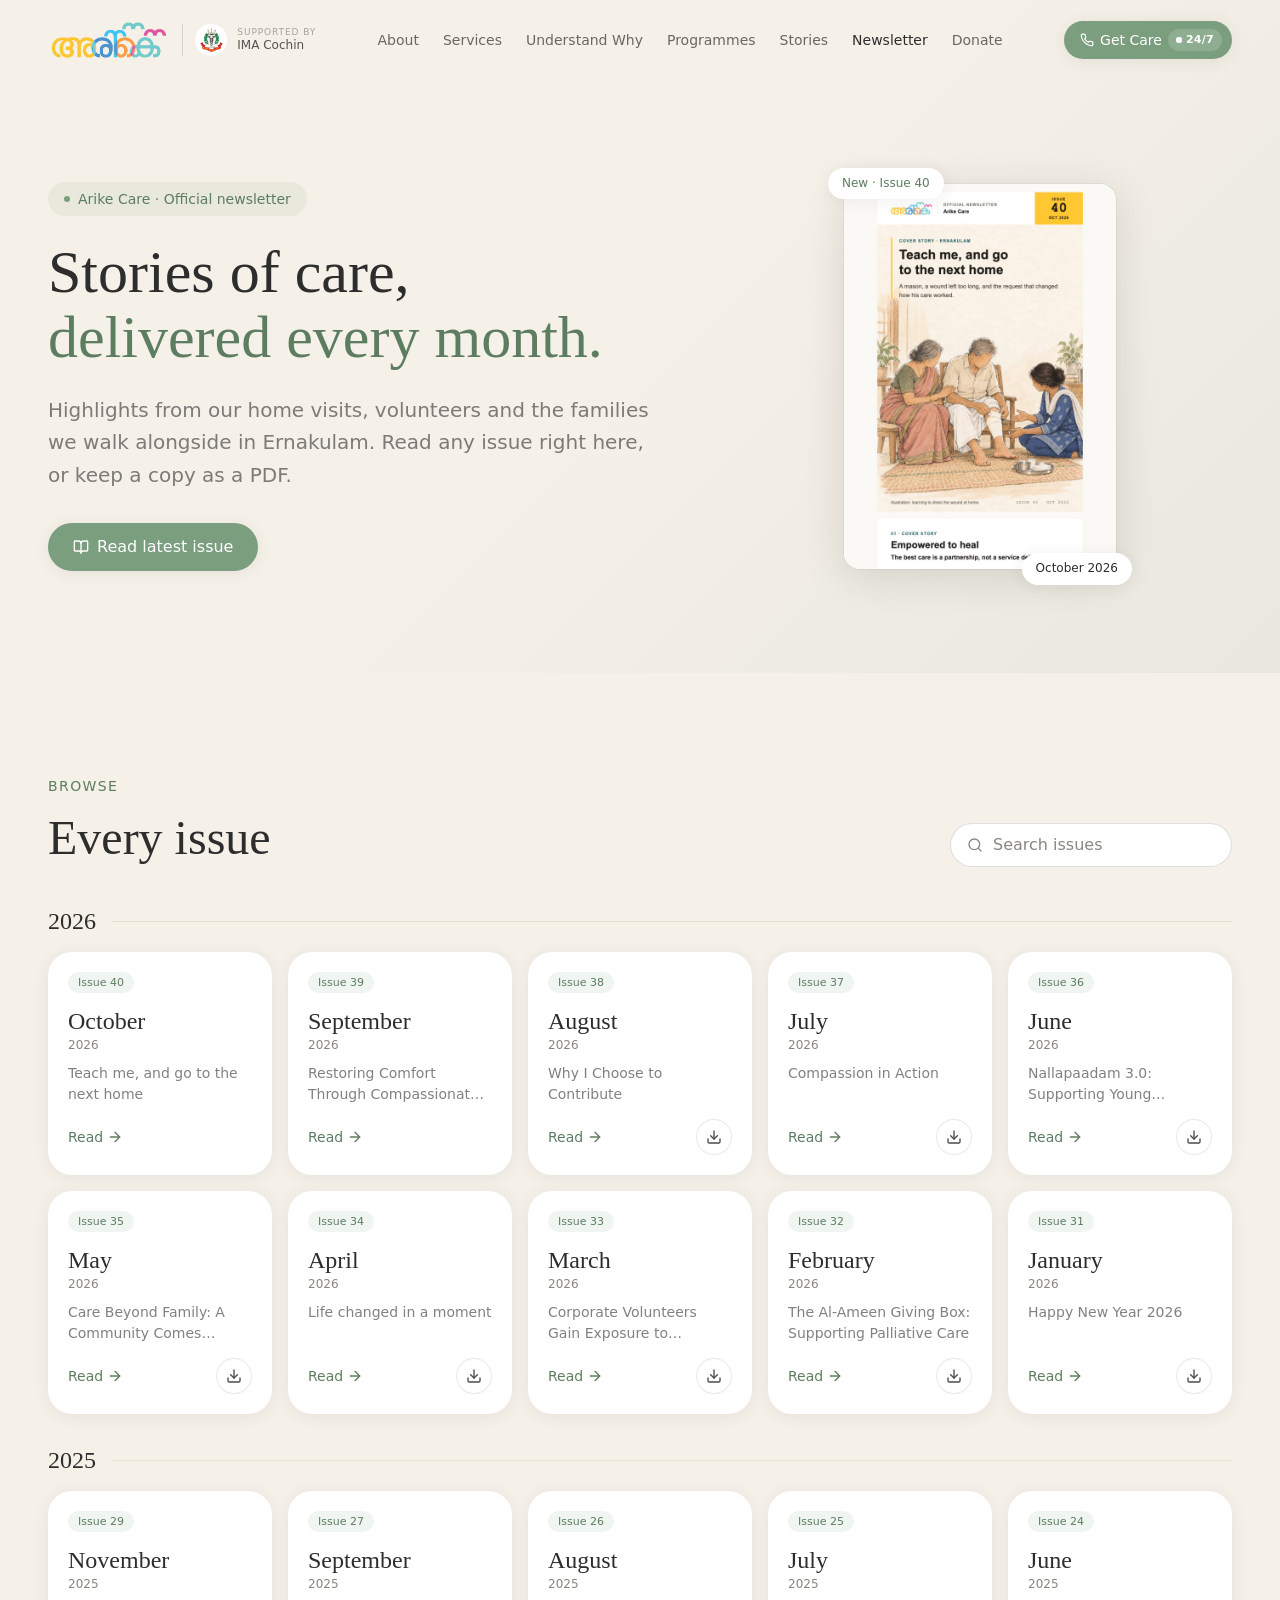
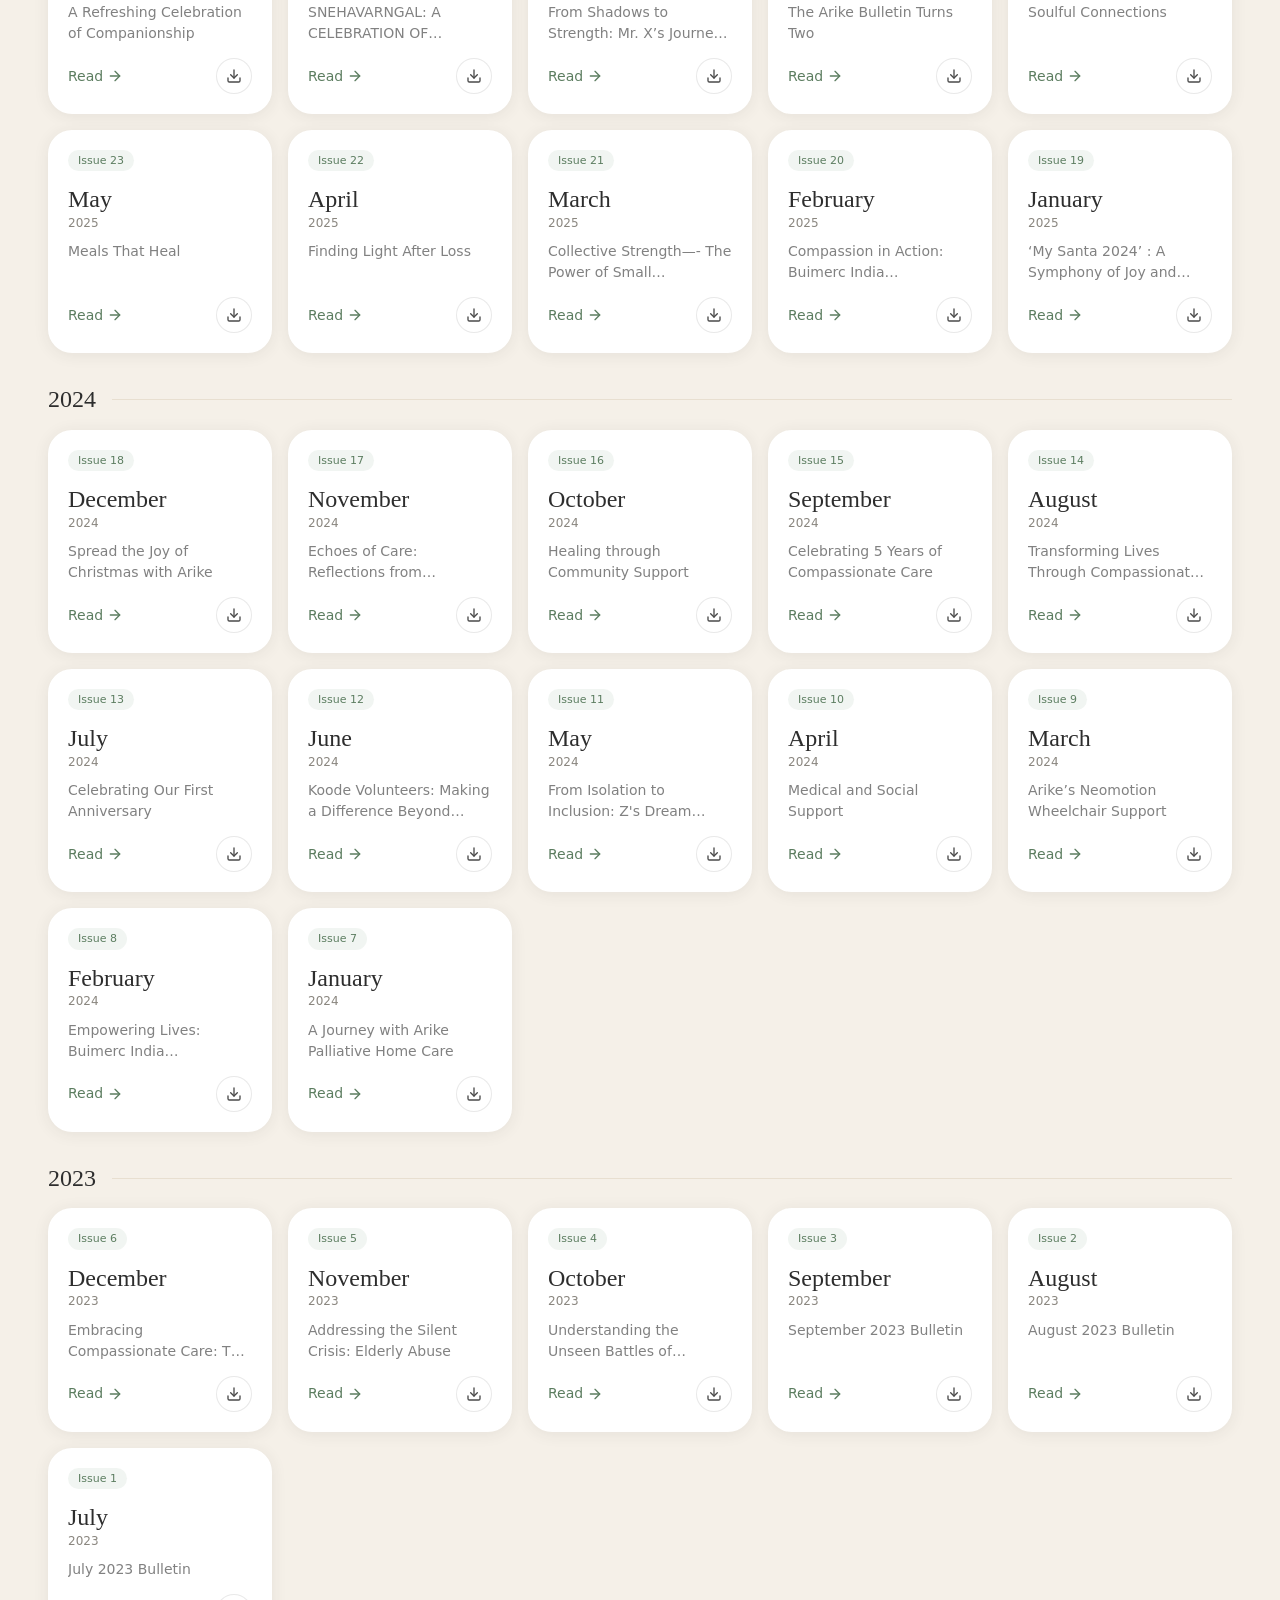
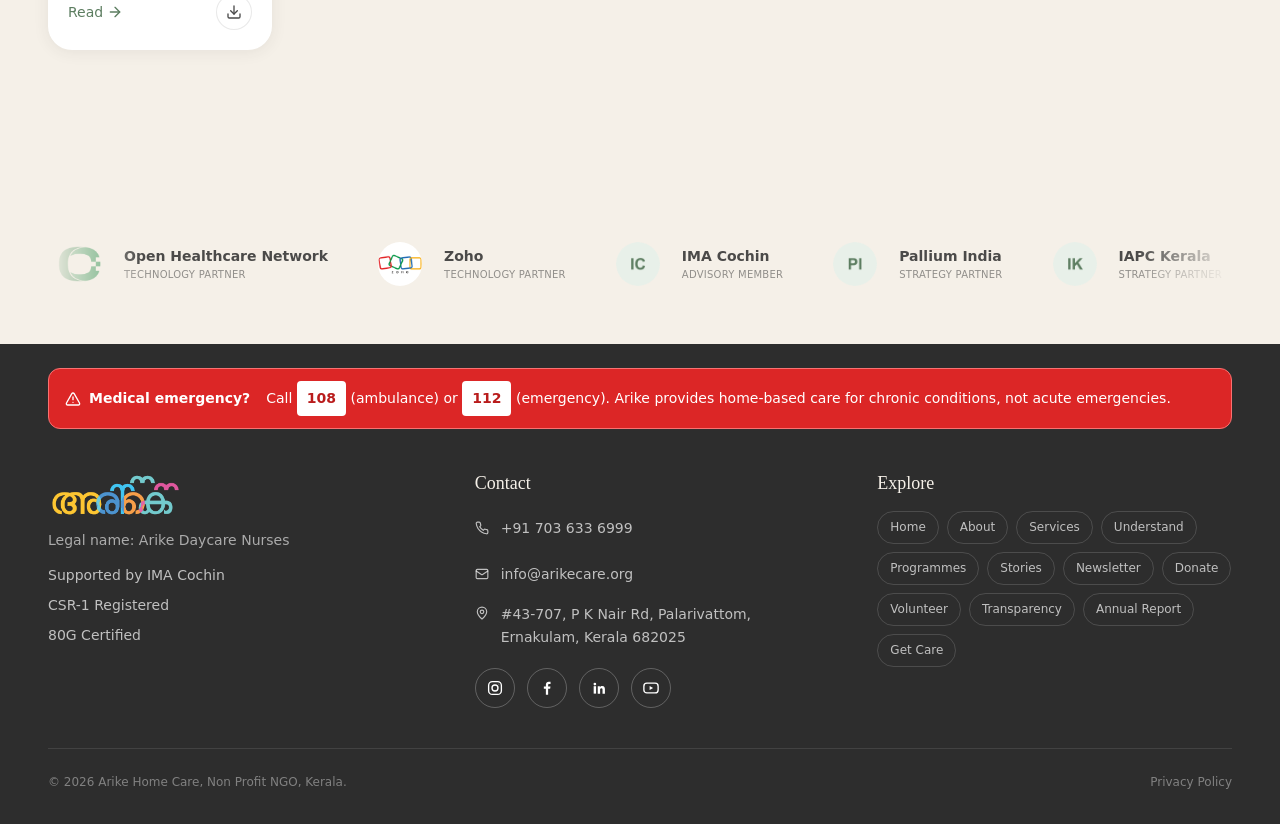
==== commit 590c5445: "Stand: fix layout overflow, compact reader bar with full screen Archive regains its side gutters (it" ====
--- a/public/index.html
+++ b/public/index.html
@@ -6,7 +6,7 @@
   <title>Arike Newsletter Stand</title>
   <meta name="description" content="Read and download every issue of the Arike Care newsletter." />
   <meta name="theme-color" content="#F5F0E8" />
-  <link rel="stylesheet" href="assets/stand.css?v=8" />
+  <link rel="stylesheet" href="assets/stand.css?v=12" />
 </head>
 <body>
   <!-- Header and footer mirror arikecare.org (john-d03/arike2026: Navbar.tsx, Footer.tsx) -->
@@ -221,9 +221,10 @@
             <svg viewBox="0 0 24 24" width="20" height="20" fill="none" stroke="currentColor" stroke-width="2" stroke-linecap="round" stroke-linejoin="round" aria-hidden="true"><path d="m9 18 6-6-6-6"/></svg>
           </button>
         </div>
-        <a class="icon-btn" id="viewer-open" target="_blank" rel="noopener" aria-label="Open in new tab" title="Open in new tab">
-          <svg viewBox="0 0 24 24" width="18" height="18" fill="none" stroke="currentColor" stroke-width="2" stroke-linecap="round" stroke-linejoin="round" aria-hidden="true"><path d="M15 3h6v6"/><path d="M10 14 21 3"/><path d="M18 13v6a2 2 0 0 1-2 2H5a2 2 0 0 1-2-2V8a2 2 0 0 1 2-2h6"/></svg>
-        </a>
+        <button class="icon-btn" id="viewer-fullscreen" aria-label="Full screen" title="Full screen">
+          <svg class="fs-enter" viewBox="0 0 24 24" width="18" height="18" fill="none" stroke="currentColor" stroke-width="2" stroke-linecap="round" stroke-linejoin="round" aria-hidden="true"><path d="M8 3H5a2 2 0 0 0-2 2v3"/><path d="M21 8V5a2 2 0 0 0-2-2h-3"/><path d="M3 16v3a2 2 0 0 0 2 2h3"/><path d="M16 21h3a2 2 0 0 0 2-2v-3"/></svg>
+          <svg class="fs-exit" viewBox="0 0 24 24" width="18" height="18" fill="none" stroke="currentColor" stroke-width="2" stroke-linecap="round" stroke-linejoin="round" aria-hidden="true"><path d="M8 3v3a2 2 0 0 1-2 2H3"/><path d="M21 8h-3a2 2 0 0 1-2-2V3"/><path d="M3 16h3a2 2 0 0 1 2 2v3"/><path d="M16 21v-3a2 2 0 0 1 2-2h3"/></svg>
+        </button>
         <button class="btn btn-primary btn-sm" id="viewer-download">
           <svg viewBox="0 0 24 24" width="16" height="16" fill="none" stroke="currentColor" stroke-width="2" stroke-linecap="round" stroke-linejoin="round" aria-hidden="true"><path d="M21 15v4a2 2 0 0 1-2 2H5a2 2 0 0 1-2-2v-4"/><path d="m7 10 5 5 5-5"/><path d="M12 15V3"/></svg>
           <span id="viewer-download-label">Download PDF</span>
@@ -237,6 +238,6 @@
     </div>
   </div>
 
-  <script src="assets/stand.js?v=7" defer></script>
+  <script src="assets/stand.js?v=10" defer></script>
 </body>
 </html>
--- a/public/assets/stand.css
+++ b/public/assets/stand.css
@@ -167,6 +167,10 @@
   .header-cta { gap: 0.375rem; }
   .menu-toggle { padding: 0 10px; gap: 4px; }
 }
+@media (max-width: 359px) {
+  .get-care-badge { display: none; }
+  .menu-toggle span { display: none; }
+}
 
 @media (min-width: 640px) {
   .header-inner { height: 5rem; }
@@ -175,13 +179,11 @@
   .get-care-badge { font-size: 11px; }
   .mobile-nav { padding: 0 2rem; }
 }
-@media (min-width: 768px) {
-  .primary-nav { display: flex; }
-  .menu-toggle, .mobile-nav { display: none !important; }
-}
+/* arike2026 shows the full nav from 768px, but its seven links overrun the Get Care button below 1024px */
 @media (min-width: 1024px) {
   .header-logo { height: 2.5rem; }
-  .primary-nav { gap: 1.5rem; }
+  .primary-nav { display: flex; gap: 1.5rem; }
+  .menu-toggle, .mobile-nav { display: none !important; }
 }
 @media (min-width: 1280px) { .supported { display: flex; } }
 
@@ -262,7 +264,7 @@
 
 /* Archive */
 
-.archive { padding: clamp(3rem, 8vw, 7rem) 0; }
+.archive { padding-top: clamp(3rem, 8vw, 7rem); padding-bottom: clamp(3rem, 8vw, 7rem); }
 .archive-head {
   display: flex; align-items: flex-end; justify-content: space-between; gap: 1rem; flex-wrap: wrap;
   margin-bottom: 40px;
@@ -373,12 +375,12 @@
 .emergency a:hover { background: #FEE2E2; }
 
 .footer-main { padding-top: 1.5rem; padding-bottom: 1.5rem; }
-.footer-main { display: grid; gap: 2rem; }
+.footer-main { display: grid; grid-template-columns: minmax(0, 1fr); gap: 2rem; }
 .footer-logo { height: 2.75rem; width: auto; }
 .footer-legal { margin: 12px 0 0; max-width: 28rem; font-size: 14px; line-height: 1.625; color: rgba(255, 255, 255, 0.6); }
 .footer-reg ul { margin: 12px 0 0; padding: 0; list-style: none; display: grid; gap: 8px; font-size: 14px; color: rgba(255, 255, 255, 0.7); }
 
-.footer-cols { display: grid; grid-template-columns: 1fr 1fr; gap: 3rem; }
+.footer-cols { display: grid; grid-template-columns: repeat(2, minmax(0, 1fr)); gap: 3rem; }
 .footer-cols h3 { margin: 0 0 1rem; font-size: 1.125rem; color: var(--sand); }
 .contact-list { display: flex; flex-direction: column; gap: 12px; }
 .contact-list > a {
@@ -410,40 +412,60 @@
 .footer-base a { color: rgba(255, 255, 255, 0.4); text-decoration: none; transition: color var(--fast) var(--ease); }
 .footer-base a:hover { color: rgba(255, 255, 255, 0.7); }
 
+/* Two footer columns only fit side by side once the address and pills have room */
+@media (max-width: 479px) {
+  .footer-cols { grid-template-columns: minmax(0, 1fr); gap: 2rem; }
+}
 @media (min-width: 640px) {
   .emergency { flex-direction: row; align-items: center; gap: 16px; }
   .footer-base { flex-direction: row; align-items: center; justify-content: space-between; text-align: left; }
 }
 @media (min-width: 1024px) {
-  .footer-main { grid-template-columns: 4fr 8fr; column-gap: 3rem; padding-top: 2rem; padding-bottom: 2rem; }
+  .footer-main { grid-template-columns: minmax(0, 4fr) minmax(0, 8fr); column-gap: 3rem; padding-top: 2rem; padding-bottom: 2rem; }
   .footer-base { grid-column: 1 / -1; }
 }
 
 /* Viewer (same window overlay for PDF and HTML issues) */
 
-.viewer { position: fixed; inset: 0; z-index: 1000; display: flex; flex-direction: column; background: var(--ink-900); }
+.viewer { position: fixed; inset: 0; z-index: 1000; display: flex; flex-direction: column; background: var(--sand); }
 .viewer[hidden] { display: none; }
 
+/* Reader bar: a small floating pill on a sand strip, round icon buttons, issue tag beside the title */
 .viewer-bar {
-  display: flex; align-items: center; gap: 12px; height: 56px; padding: 0 12px;
-  background: rgba(255, 255, 255, 0.92); backdrop-filter: blur(12px); border-bottom: 1px solid var(--border-subtle);
-}
-.viewer-meta { flex: 1; min-width: 0; }
-.viewer-kicker { display: block; font-size: 11px; font-weight: 600; letter-spacing: 0.1em; text-transform: uppercase; color: var(--text-subtle); }
-.viewer-title { margin: 0; font-family: var(--font); font-size: 14px; font-weight: 600; white-space: nowrap; overflow: hidden; text-overflow: ellipsis; }
-.viewer-actions { display: flex; align-items: center; gap: 4px; }
+  display: flex; align-items: center; gap: 8px; height: 38px; margin: 6px 8px; padding: 0 4px;
+  border-radius: var(--radius-pill); background: rgba(255, 255, 255, 0.92); box-shadow: var(--shadow-sm);
+  backdrop-filter: blur(12px); -webkit-backdrop-filter: blur(12px);
+}
+.viewer-meta { flex: 1; min-width: 0; display: flex; align-items: center; gap: 8px; }
+.viewer-kicker {
+  flex-shrink: 0; padding: 2px 9px; border-radius: var(--radius-pill); background: rgba(122, 158, 126, 0.14);
+  color: var(--sage-dark); font-size: 11px; font-weight: 500; white-space: nowrap;
+}
+.viewer-title {
+  margin: 0; min-width: 0; font-family: var(--font-display); font-size: 15px; font-weight: 400; color: var(--charcoal);
+  white-space: nowrap; overflow: hidden; text-overflow: ellipsis;
+}
+.viewer-actions { display: flex; align-items: center; gap: 2px; }
 #viewer-download[hidden] { display: none; }
-.pager { display: inline-flex; padding: 2px; border-radius: var(--radius-pill); background: var(--surface-sunken); }
+.viewer-actions .btn-sm { min-height: 30px; padding: 4px 12px; font-size: 12px; gap: 6px; }
+.viewer-actions .btn-sm svg { width: 14px; height: 14px; }
+.pager { display: inline-flex; gap: 2px; }
 
 .icon-btn {
-  display: inline-flex; align-items: center; gap: 6px; font-size: 13px; font-weight: 600; color: var(--text-body);
-  background: transparent; border: 0; border-radius: var(--radius-pill); padding: 7px 10px; cursor: pointer; text-decoration: none;
-  transition: var(--control);
-}
-.icon-btn:hover { background: var(--surface-accent-soft); color: var(--text-accent); }
-.icon-btn[disabled] { opacity: 0.35; cursor: default; background: transparent; color: var(--text-body); }
-
-.viewer-stage { position: relative; flex: 1; min-height: 0; }
+  display: inline-flex; align-items: center; justify-content: center; gap: 4px; min-width: 30px; height: 30px; padding: 0 8px;
+  font-size: 12px; font-weight: 500; color: var(--charcoal-light); background: transparent; border: 0;
+  border-radius: var(--radius-pill); cursor: pointer; text-decoration: none; transition: var(--control);
+}
+.icon-btn svg { width: 16px; height: 16px; }
+.icon-btn:hover { background: rgba(122, 158, 126, 0.14); color: var(--sage-dark); }
+.icon-btn:active { transform: scale(0.94); }
+.icon-btn[disabled] { opacity: 0.3; cursor: default; background: transparent; color: var(--charcoal-light); transform: none; }
+.icon-btn .fs-exit, .is-fullscreen .icon-btn .fs-enter { display: none; }
+.is-fullscreen .icon-btn .fs-exit { display: block; }
+#viewer-back { background: var(--sand); padding: 0 10px 0 8px; }
+#viewer-back:hover { background: rgba(122, 158, 126, 0.14); }
+
+.viewer-stage { position: relative; flex: 1; min-height: 0; background: var(--ink-900); }
 .viewer-stage iframe { width: 100%; height: 100%; border: 0; background: #fff; }
 .viewer-stage iframe[hidden] { display: none; }
 
@@ -494,14 +516,15 @@
   .toolbar { width: 100%; }
   .search { flex: 1; height: 44px; }
   .search input { min-width: 0; width: 100%; }
-  .grid { grid-template-columns: repeat(2, 1fr); gap: 12px; }
+  .grid { grid-template-columns: repeat(2, minmax(0, 1fr)); gap: 12px; }
   .card-body { padding: 14px; }
   .card-month { font-size: 19px; }
   .link-btn, .round-btn { min-height: 44px; }
   .round-btn { width: 44px; height: 44px; }
-  .viewer-bar { gap: 8px; padding: 0 8px; padding-top: env(safe-area-inset-top); height: calc(56px + env(safe-area-inset-top)); }
-  .icon-btn { min-width: 44px; min-height: 44px; justify-content: center; }
-  #viewer-back span, #viewer-download-label, .pager { display: none; }
+  .viewer-bar { gap: 6px; margin-top: calc(6px + env(safe-area-inset-top)); }
+  .viewer-kicker, #viewer-back span, #viewer-download-label, .pager { display: none; }
+  #viewer-back { padding: 0; width: 30px; }
+  .viewer-actions .btn-sm { padding: 4px 8px; }
   .pdf-stage { padding: 12px 8px calc(32px + env(safe-area-inset-bottom)); }
 }
 
